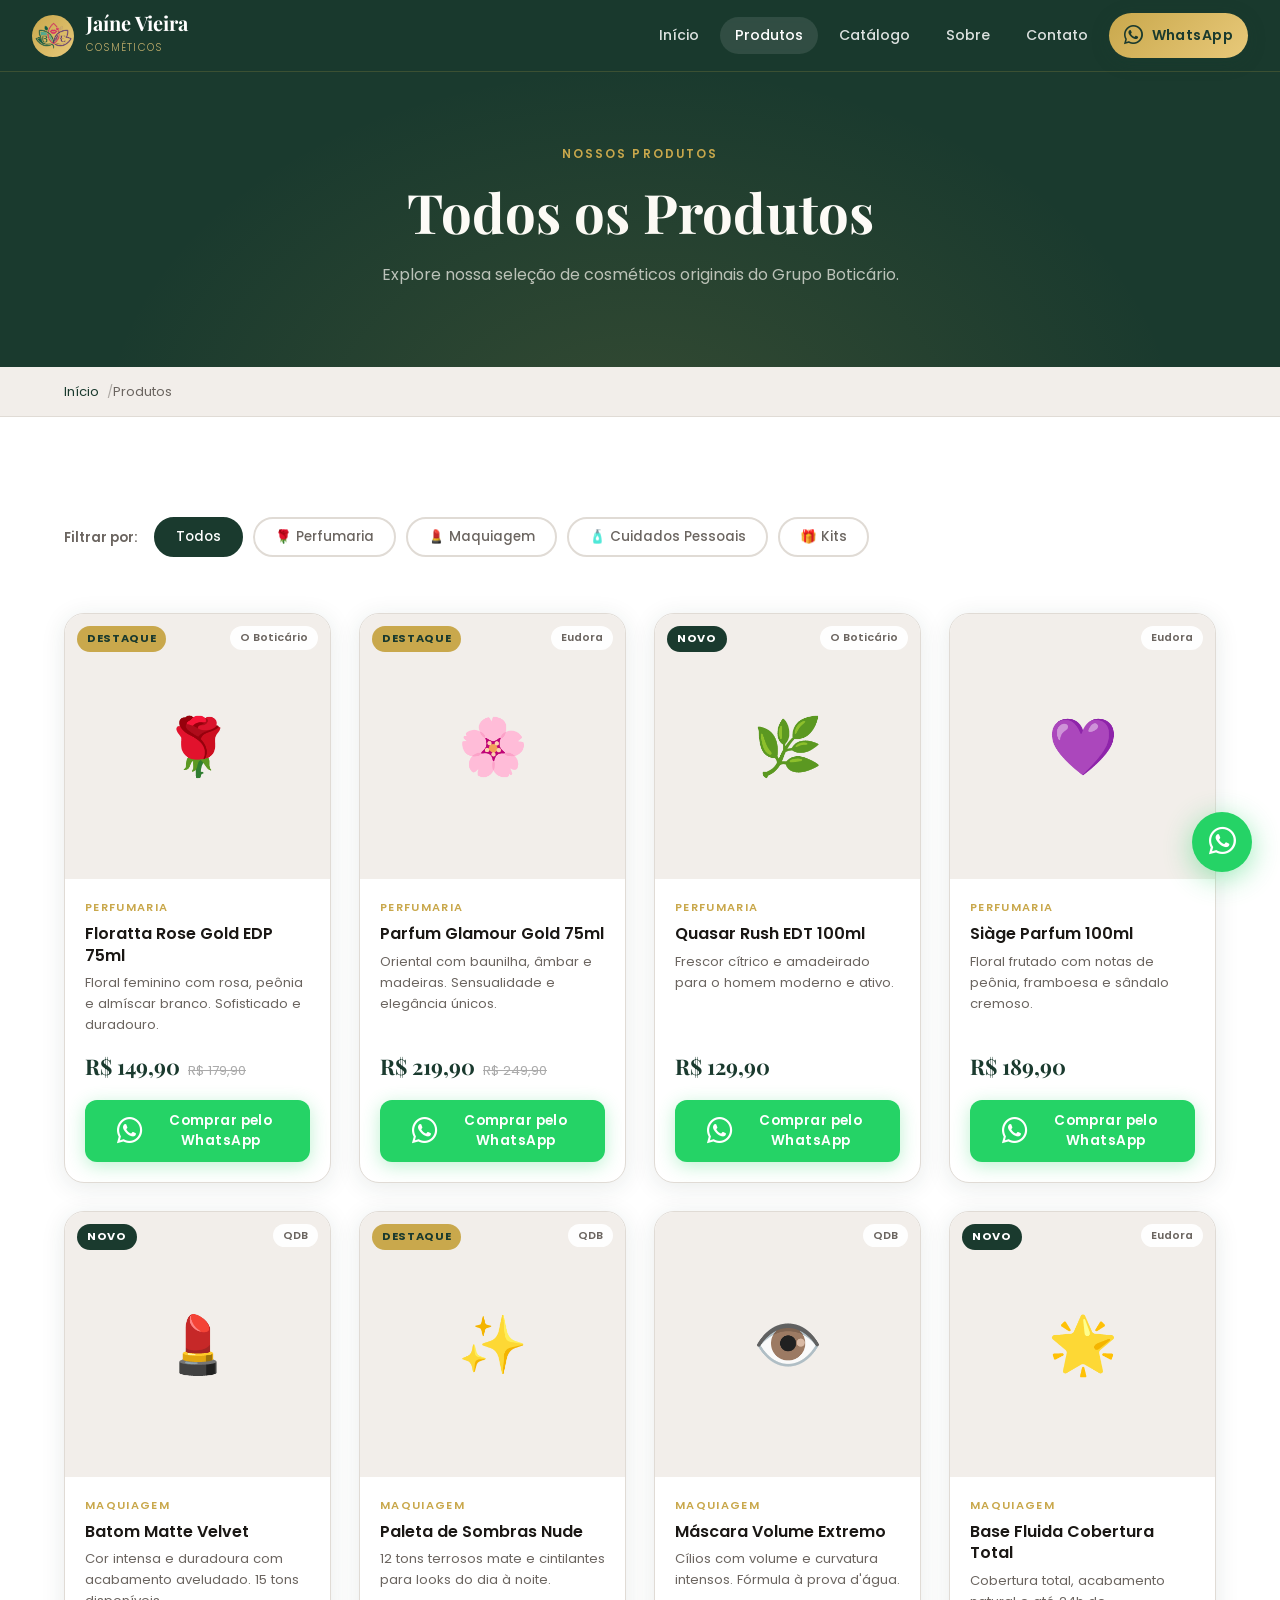
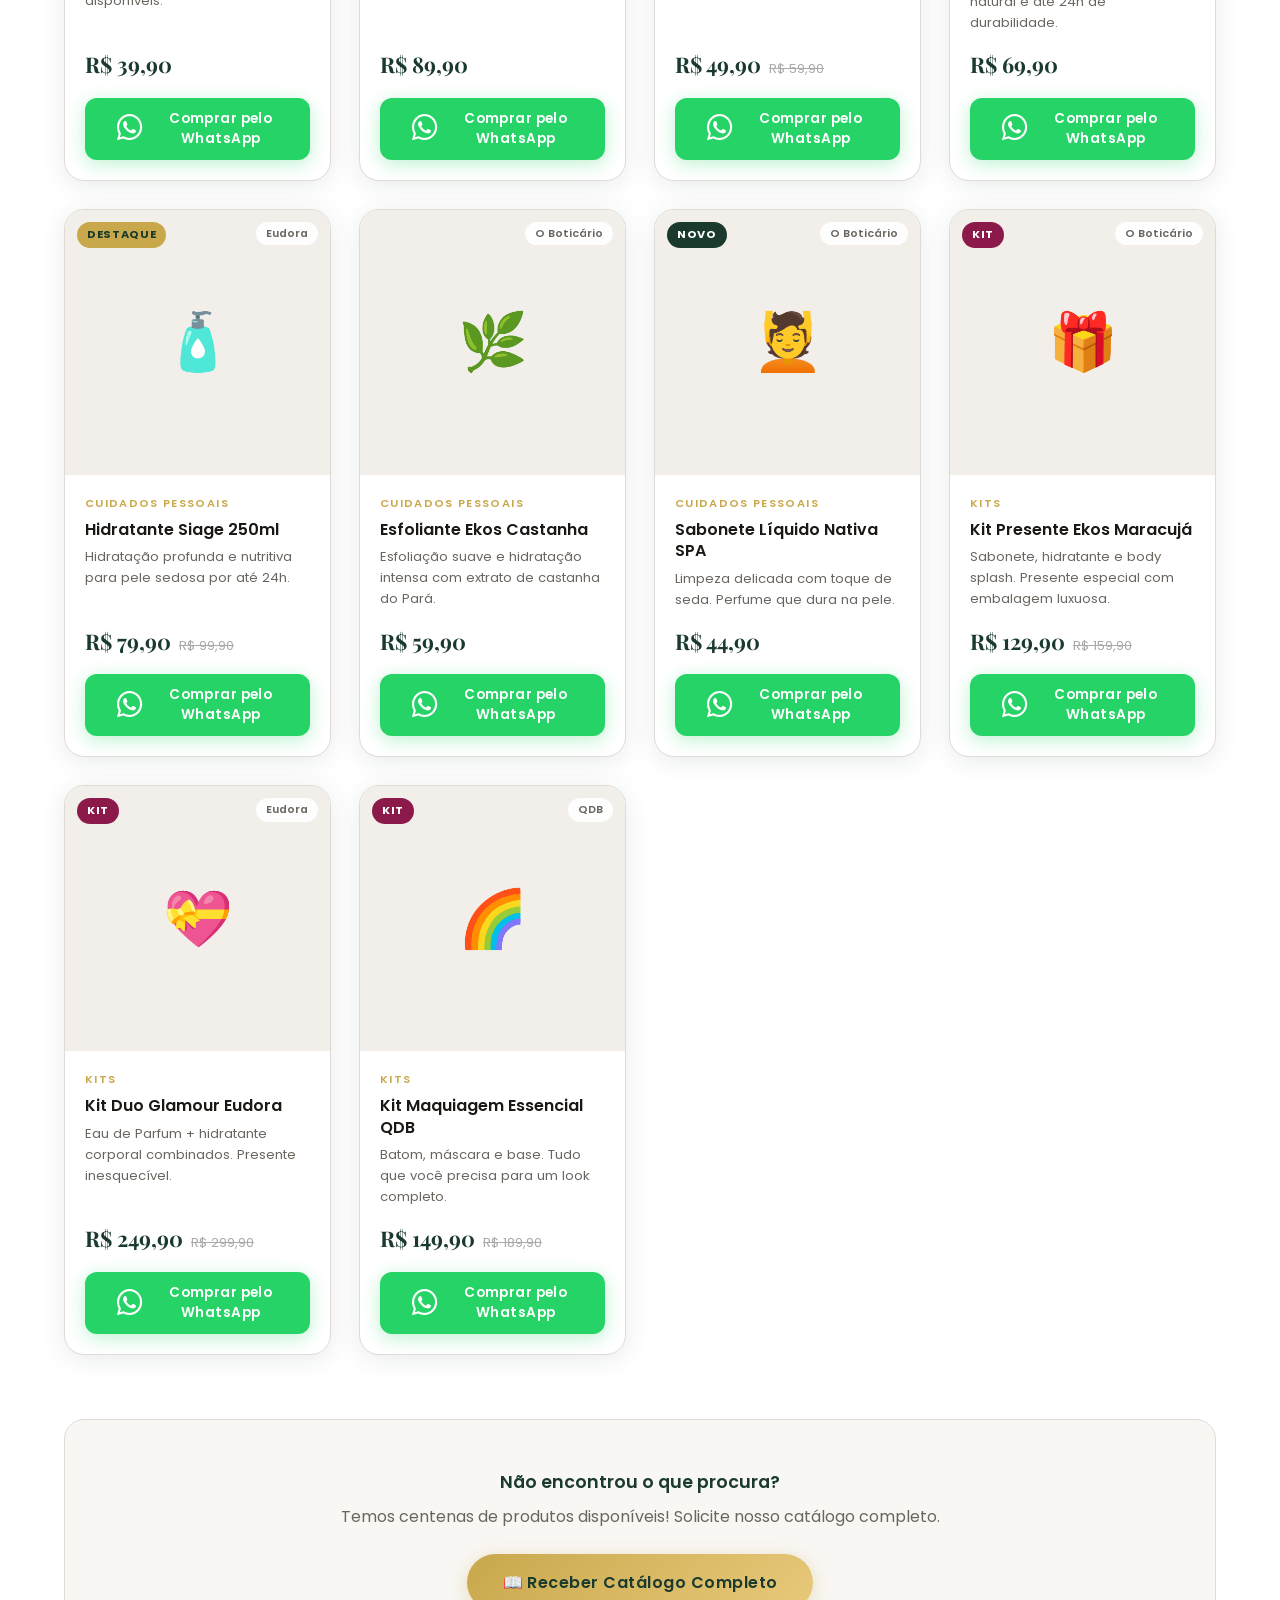
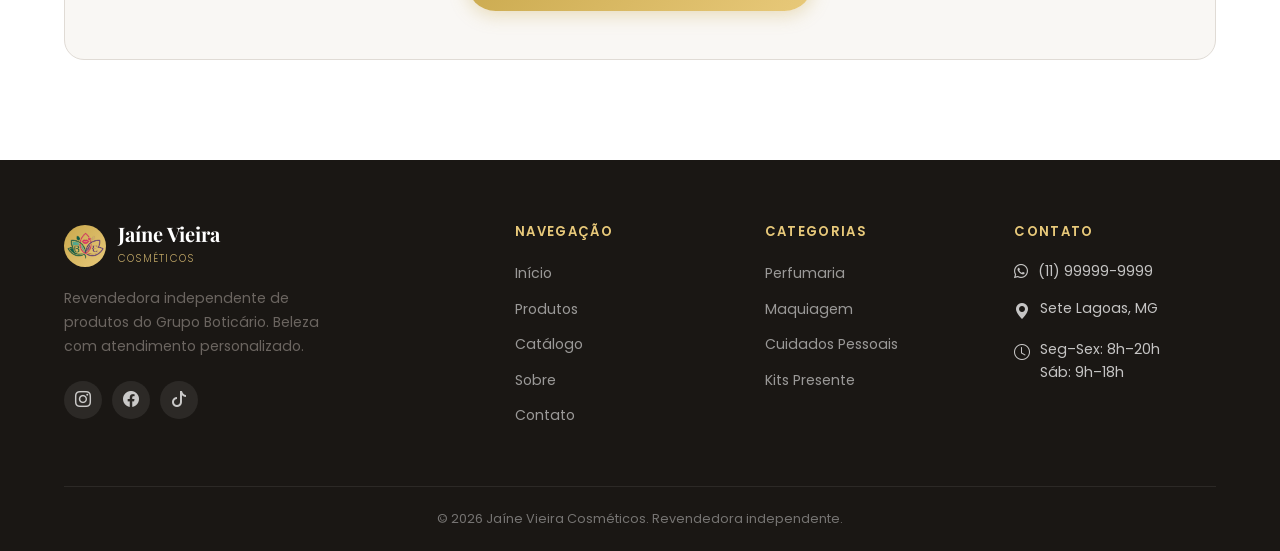
==== produtos.html @ 197fd358 "Add files via upload" ====
<!DOCTYPE html>
<html lang="pt-BR">
<head>
  <meta charset="UTF-8">
  <meta name="viewport" content="width=device-width, initial-scale=1.0">
  <meta name="description" content="Catálogo de produtos Jaíne Vieira Cosméticos — Perfumaria, maquiagem, cuidados pessoais e kits das marcas O Boticário, Eudora e Quem Disse Berenice.">
  <title>Produtos | Jaíne Vieira Cosméticos</title>
  <link rel="stylesheet" href="css/style.css">
  <link rel="stylesheet" href="css/responsive.css">
  <link rel="icon" type="image/png" href="{css,js,img\{produtos,banners,logo}}\icone-logo.png">
  <link rel="stylesheet" href="https://cdn.jsdelivr.net/npm/bootstrap-icons@1.13.1/font/bootstrap-icons.min.css">

</head>
<body>

<!-- ══════════════════ HEADER ══════════════════ -->
<header class="header" role="banner">
  <div class="header-inner">
    <a href="index.html" class="logo">
      <div class="logo-icon"><img src="{css,js,img\{produtos,banners,logo}}\icone-logo.png" alt="Jaíne Vieira Cosméticos"></div>
      <div class="logo-text"><span>Jaíne Vieira</span><small>Cosméticos</small></div>
    </a>
    <nav class="nav" role="navigation" aria-label="Menu principal">
      <a href="index.html">Início</a>
      <a href="produtos.html" class="active">Produtos</a>
      <a href="catalogo.html">Catálogo</a>
      <a href="sobre.html">Sobre</a>
      <a href="contato.html">Contato</a>
      <a href="contato.html" class="btn btn-primary header-cta"><i class="bi bi-whatsapp"></i> WhatsApp</a>
    </nav>
    <button class="menu-toggle" aria-label="Abrir menu" aria-expanded="false">
      <span></span><span></span><span></span>
    </button>
  </div>
</header>

<!-- ══════════════════ PAGE HERO ══════════════════ -->
<section class="page-hero">
  <div class="container">
    <span class="eyebrow">Nossos Produtos</span>
    <h1>Todos os Produtos</h1>
    <p>Explore nossa seleção de cosméticos originais do Grupo Boticário.</p>
  </div>
</section>

<!-- Breadcrumb -->
<nav class="breadcrumb" aria-label="Breadcrumb">
  <div class="container">
    <ul>
      <li><a href="index.html">Início</a></li>
      <li aria-current="page">Produtos</li>
    </ul>
  </div>
</nav>

<!-- ══════════════════ FILTROS + GRID ══════════════════ -->
<main>
<section style="padding: 60px 0 100px;">
  <div class="container">

    <!-- Filtros -->
    <div class="filtros-section">
      <div class="filtros">
        <span class="filtros-label">Filtrar por:</span>
        <button class="filtro-btn active" data-filtro="todos">Todos</button>
        <button class="filtro-btn" data-filtro="perfumaria">🌹 Perfumaria</button>
        <button class="filtro-btn" data-filtro="maquiagem">💄 Maquiagem</button>
        <button class="filtro-btn" data-filtro="cuidados">🧴 Cuidados Pessoais</button>
        <button class="filtro-btn" data-filtro="kits">🎁 Kits</button>
      </div>
    </div>

    <!-- Grid de produtos -->
    <div class="produtos-grid" style="margin-top:36px;">

      <!-- PERFUMARIA -->
      <article class="produto-card reveal" data-categoria="perfumaria">
        <div class="produto-img">
          <div class="produto-img-placeholder">🌹</div>
          <span class="produto-badge badge-destaque">Destaque</span>
          <span class="produto-marca">O Boticário</span>
        </div>
        <div class="produto-info">
          <div class="produto-categoria">Perfumaria</div>
          <h3>Floratta Rose Gold EDP 75ml</h3>
          <p>Floral feminino com rosa, peônia e almíscar branco. Sofisticado e duradouro.</p>
          <div class="produto-preco">
            <span class="preco-atual">R$ 149,90</span>
            <span class="preco-de">R$ 179,90</span>
          </div>
          <button class="btn btn-whatsapp" data-produto="Floratta Rose Gold EDP 75ml - O Boticário"><i class="bi bi-whatsapp"></i> Comprar pelo WhatsApp</button>
        </div>
      </article>

      <article class="produto-card reveal" data-categoria="perfumaria">
        <div class="produto-img">
          <div class="produto-img-placeholder">🌸</div>
          <span class="produto-badge badge-destaque">Destaque</span>
          <span class="produto-marca">Eudora</span>
        </div>
        <div class="produto-info">
          <div class="produto-categoria">Perfumaria</div>
          <h3>Parfum Glamour Gold 75ml</h3>
          <p>Oriental com baunilha, âmbar e madeiras. Sensualidade e elegância únicos.</p>
          <div class="produto-preco">
            <span class="preco-atual">R$ 219,90</span>
            <span class="preco-de">R$ 249,90</span>
          </div>
          <button class="btn btn-whatsapp" data-produto="Parfum Glamour Gold 75ml - Eudora"><i class="bi bi-whatsapp"></i> Comprar pelo WhatsApp</button>
        </div>
      </article>

      <article class="produto-card reveal" data-categoria="perfumaria">
        <div class="produto-img">
          <div class="produto-img-placeholder">🌿</div>
          <span class="produto-badge badge-novo">Novo</span>
          <span class="produto-marca">O Boticário</span>
        </div>
        <div class="produto-info">
          <div class="produto-categoria">Perfumaria</div>
          <h3>Quasar Rush EDT 100ml</h3>
          <p>Frescor cítrico e amadeirado para o homem moderno e ativo.</p>
          <div class="produto-preco">
            <span class="preco-atual">R$ 129,90</span>
          </div>
          <button class="btn btn-whatsapp" data-produto="Quasar Rush EDT 100ml - O Boticário"><i class="bi bi-whatsapp"></i> Comprar pelo WhatsApp</button>
        </div>
      </article>

      <article class="produto-card reveal" data-categoria="perfumaria">
        <div class="produto-img">
          <div class="produto-img-placeholder">💜</div>
          <span class="produto-marca">Eudora</span>
        </div>
        <div class="produto-info">
          <div class="produto-categoria">Perfumaria</div>
          <h3>Siàge Parfum 100ml</h3>
          <p>Floral frutado com notas de peônia, framboesa e sândalo cremoso.</p>
          <div class="produto-preco">
            <span class="preco-atual">R$ 189,90</span>
          </div>
          <button class="btn btn-whatsapp" data-produto="Siàge Parfum 100ml - Eudora"><i class="bi bi-whatsapp"></i> Comprar pelo WhatsApp</button>
        </div>
      </article>

      <!-- MAQUIAGEM -->
      <article class="produto-card reveal" data-categoria="maquiagem">
        <div class="produto-img">
          <div class="produto-img-placeholder">💄</div>
          <span class="produto-badge badge-novo">Novo</span>
          <span class="produto-marca">QDB</span>
        </div>
        <div class="produto-info">
          <div class="produto-categoria">Maquiagem</div>
          <h3>Batom Matte Velvet</h3>
          <p>Cor intensa e duradoura com acabamento aveludado. 15 tons disponíveis.</p>
          <div class="produto-preco">
            <span class="preco-atual">R$ 39,90</span>
          </div>
          <button class="btn btn-whatsapp" data-produto="Batom Matte Velvet - Quem Disse Berenice"><i class="bi bi-whatsapp"></i> Comprar pelo WhatsApp</button>
        </div>
      </article>

      <article class="produto-card reveal" data-categoria="maquiagem">
        <div class="produto-img">
          <div class="produto-img-placeholder">✨</div>
          <span class="produto-badge badge-destaque">Destaque</span>
          <span class="produto-marca">QDB</span>
        </div>
        <div class="produto-info">
          <div class="produto-categoria">Maquiagem</div>
          <h3>Paleta de Sombras Nude</h3>
          <p>12 tons terrosos mate e cintilantes para looks do dia à noite.</p>
          <div class="produto-preco">
            <span class="preco-atual">R$ 89,90</span>
          </div>
          <button class="btn btn-whatsapp" data-produto="Paleta de Sombras Nude - Quem Disse Berenice"><i class="bi bi-whatsapp"></i> Comprar pelo WhatsApp</button>
        </div>
      </article>

      <article class="produto-card reveal" data-categoria="maquiagem">
        <div class="produto-img">
          <div class="produto-img-placeholder">👁️</div>
          <span class="produto-marca">QDB</span>
        </div>
        <div class="produto-info">
          <div class="produto-categoria">Maquiagem</div>
          <h3>Máscara Volume Extremo</h3>
          <p>Cílios com volume e curvatura intensos. Fórmula à prova d'água.</p>
          <div class="produto-preco">
            <span class="preco-atual">R$ 49,90</span>
            <span class="preco-de">R$ 59,90</span>
          </div>
          <button class="btn btn-whatsapp" data-produto="Máscara Volume Extremo - Quem Disse Berenice"><i class="bi bi-whatsapp"></i> Comprar pelo WhatsApp</button>
        </div>
      </article>

      <article class="produto-card reveal" data-categoria="maquiagem">
        <div class="produto-img">
          <div class="produto-img-placeholder">🌟</div>
          <span class="produto-badge badge-novo">Novo</span>
          <span class="produto-marca">Eudora</span>
        </div>
        <div class="produto-info">
          <div class="produto-categoria">Maquiagem</div>
          <h3>Base Fluida Cobertura Total</h3>
          <p>Cobertura total, acabamento natural e até 24h de durabilidade.</p>
          <div class="produto-preco">
            <span class="preco-atual">R$ 69,90</span>
          </div>
          <button class="btn btn-whatsapp" data-produto="Base Fluida Cobertura Total - Eudora"><i class="bi bi-whatsapp"></i> Comprar pelo WhatsApp</button>
        </div>
      </article>

      <!-- CUIDADOS PESSOAIS -->
      <article class="produto-card reveal" data-categoria="cuidados">
        <div class="produto-img">
          <div class="produto-img-placeholder">🧴</div>
          <span class="produto-badge badge-destaque">Destaque</span>
          <span class="produto-marca">Eudora</span>
        </div>
        <div class="produto-info">
          <div class="produto-categoria">Cuidados Pessoais</div>
          <h3>Hidratante Siage 250ml</h3>
          <p>Hidratação profunda e nutritiva para pele sedosa por até 24h.</p>
          <div class="produto-preco">
            <span class="preco-atual">R$ 79,90</span>
            <span class="preco-de">R$ 99,90</span>
          </div>
          <button class="btn btn-whatsapp" data-produto="Hidratante Siage 250ml - Eudora"><i class="bi bi-whatsapp"></i> Comprar pelo WhatsApp</button>
        </div>
      </article>

      <article class="produto-card reveal" data-categoria="cuidados">
        <div class="produto-img">
          <div class="produto-img-placeholder">🌿</div>
          <span class="produto-marca">O Boticário</span>
        </div>
        <div class="produto-info">
          <div class="produto-categoria">Cuidados Pessoais</div>
          <h3>Esfoliante Ekos Castanha</h3>
          <p>Esfoliação suave e hidratação intensa com extrato de castanha do Pará.</p>
          <div class="produto-preco">
            <span class="preco-atual">R$ 59,90</span>
          </div>
          <button class="btn btn-whatsapp" data-produto="Esfoliante Ekos Castanha - O Boticário"><i class="bi bi-whatsapp"></i> Comprar pelo WhatsApp</button>
        </div>
      </article>

      <article class="produto-card reveal" data-categoria="cuidados">
        <div class="produto-img">
          <div class="produto-img-placeholder">💆</div>
          <span class="produto-badge badge-novo">Novo</span>
          <span class="produto-marca">O Boticário</span>
        </div>
        <div class="produto-info">
          <div class="produto-categoria">Cuidados Pessoais</div>
          <h3>Sabonete Líquido Nativa SPA</h3>
          <p>Limpeza delicada com toque de seda. Perfume que dura na pele.</p>
          <div class="produto-preco">
            <span class="preco-atual">R$ 44,90</span>
          </div>
          <button class="btn btn-whatsapp" data-produto="Sabonete Líquido Nativa SPA - O Boticário"><i class="bi bi-whatsapp"></i> Comprar pelo WhatsApp</button>
        </div>
      </article>

      <!-- KITS -->
      <article class="produto-card reveal" data-categoria="kits">
        <div class="produto-img">
          <div class="produto-img-placeholder">🎁</div>
          <span class="produto-badge badge-kit">Kit</span>
          <span class="produto-marca">O Boticário</span>
        </div>
        <div class="produto-info">
          <div class="produto-categoria">Kits</div>
          <h3>Kit Presente Ekos Maracujá</h3>
          <p>Sabonete, hidratante e body splash. Presente especial com embalagem luxuosa.</p>
          <div class="produto-preco">
            <span class="preco-atual">R$ 129,90</span>
            <span class="preco-de">R$ 159,90</span>
          </div>
          <button class="btn btn-whatsapp" data-produto="Kit Presente Ekos Maracujá - O Boticário"><i class="bi bi-whatsapp"></i> Comprar pelo WhatsApp</button>
        </div>
      </article>

      <article class="produto-card reveal" data-categoria="kits">
        <div class="produto-img">
          <div class="produto-img-placeholder">💝</div>
          <span class="produto-badge badge-kit">Kit</span>
          <span class="produto-marca">Eudora</span>
        </div>
        <div class="produto-info">
          <div class="produto-categoria">Kits</div>
          <h3>Kit Duo Glamour Eudora</h3>
          <p>Eau de Parfum + hidratante corporal combinados. Presente inesquecível.</p>
          <div class="produto-preco">
            <span class="preco-atual">R$ 249,90</span>
            <span class="preco-de">R$ 299,90</span>
          </div>
          <button class="btn btn-whatsapp" data-produto="Kit Duo Glamour - Eudora"><i class="bi bi-whatsapp"></i> Comprar pelo WhatsApp</button>
        </div>
      </article>

      <article class="produto-card reveal" data-categoria="kits">
        <div class="produto-img">
          <div class="produto-img-placeholder">🌈</div>
          <span class="produto-badge badge-kit">Kit</span>
          <span class="produto-marca">QDB</span>
        </div>
        <div class="produto-info">
          <div class="produto-categoria">Kits</div>
          <h3>Kit Maquiagem Essencial QDB</h3>
          <p>Batom, máscara e base. Tudo que você precisa para um look completo.</p>
          <div class="produto-preco">
            <span class="preco-atual">R$ 149,90</span>
            <span class="preco-de">R$ 189,90</span>
          </div>
          <button class="btn btn-whatsapp" data-produto="Kit Maquiagem Essencial - Quem Disse Berenice"><i class="bi bi-whatsapp"></i> Comprar pelo WhatsApp</button>
        </div>
      </article>

    </div><!-- /produtos-grid -->

    <!-- CTA catálogo -->
    <div style="text-align:center; margin-top:64px; padding:48px; background:var(--off-white); border-radius:var(--radius-lg); border:1px solid var(--cinza);">
      <p style="font-size:1.1rem; color:var(--verde); font-weight:600; margin-bottom:8px;">Não encontrou o que procura?</p>
      <p style="margin-bottom:24px;">Temos centenas de produtos disponíveis! Solicite nosso catálogo completo.</p>
      <button class="btn btn-gold btn-lg" data-catalogo>
        📖 Receber Catálogo Completo
      </button>
    </div>

  </div>
</section>
</main>

<!-- ══════════════════ FOOTER ══════════════════ -->
<footer class="footer" role="contentinfo">
  <div class="container">
    <div class="footer-grid">
      <div class="footer-brand">
        <div class="logo">
          <div class="logo-icon"><img src="{css,js,img\{produtos,banners,logo}}\icone-logo.png" alt="Jaíne Vieira Cosméticos"></div>
          <div class="logo-text"><span>Jaíne Vieira</span><small>Cosméticos</small></div>
        </div>
        <p>Revendedora independente de produtos do Grupo Boticário. Beleza com atendimento personalizado.</p>
        <div class="footer-socials">
          <a href="#" aria-label="Instagram"><i class="bi bi-instagram"></i></a>
          <a href="#" aria-label="Facebook"><i class="bi bi-facebook"></i></a>
          <a href="#" aria-label="TikTok"><i class="bi bi-tiktok"></i></a>
        </div>
      </div>
      <div class="footer-col">
        <h4>Navegação</h4>
        <ul>
          <li><a href="index.html">Início</a></li>
          <li><a href="produtos.html">Produtos</a></li>
          <li><a href="catalogo.html">Catálogo</a></li>
          <li><a href="sobre.html">Sobre</a></li>
          <li><a href="contato.html">Contato</a></li>
        </ul>
      </div>
      <div class="footer-col">
        <h4>Categorias</h4>
        <ul>
          <li><a href="produtos.html">Perfumaria</a></li>
          <li><a href="produtos.html">Maquiagem</a></li>
          <li><a href="produtos.html">Cuidados Pessoais</a></li>
          <li><a href="produtos.html">Kits Presente</a></li>
        </ul>
      </div>
      <div class="footer-col">
        <h4>Contato</h4>
        <div class="footer-contact-item"><span class="ico-whats"><i class="bi bi-whatsapp"></i></span><span>(11) 99999-9999</span></div>
        <div class="footer-contact-item"><span class="ico"><i class="bi bi-geo-alt-fill"></i></span><span>Sete Lagoas, MG</span></div>
        <div class="footer-contact-item"><span class="ico"><i class="bi bi-clock"></i></span><span>Seg–Sex: 8h–20h<br>Sáb: 9h–18h</span></div>
      </div>
    </div>
    <div class="footer-bottom">
      <span>© 2026 Jaíne Vieira Cosméticos. Revendedora independente.</span>
    </div>
  </div>
</footer>

<div class="whatsapp-float" aria-label="Falar no WhatsApp">
  <span class="whatsapp-float-label">Falar no WhatsApp</span>
  <button class="whatsapp-float-btn" aria-label="Abrir WhatsApp"><i class="bi bi-whatsapp"></i></button>
</div>

<script src="js/script.js"></script>
</body>
</html>
---- css/style.css ----
/* ============================================================
   BELLE COSMÉTICOS — Stylesheet Principal
   Paleta: Verde escuro, branco, dourado, cinza claro
   ============================================================ */

@import url('https://fonts.googleapis.com/css2?family=Playfair+Display:wght@400;600;700&family=Poppins:wght@300;400;500;600&display=swap');

/* ── Variables ─────────────────────────────────────────── */
:root {
  --verde:       #1a3a2e;
  --verde-medio: #2c5f4a;
  --verde-claro: #3d7a60;
  --dourado:     #c9a84c;
  --dourado-claro: #e8c97a;
  --branco:      #ffffff;
  --off-white:   #f9f7f4;
  --cinza-claro: #f2eeea;
  --cinza:       #e0dbd5;
  --cinza-texto: #6b6560;
  --preto:       #1a1714;
  --sombra:      0 4px 24px rgba(26,58,46,.10);
  --sombra-hover:0 8px 40px rgba(26,58,46,.18);
  --radius:      12px;
  --radius-lg:   20px;
  --transition:  .3s cubic-bezier(.4,0,.2,1);
}

/* ── Reset & Base ──────────────────────────────────────── */
*, *::before, *::after { box-sizing: border-box; margin: 0; padding: 0; }

html { scroll-behavior: smooth; font-size: 16px; }

body {
  font-family: 'Poppins', sans-serif;
  background: var(--branco);
  color: var(--preto);
  line-height: 1.6;
  overflow-x: hidden;
}

img { max-width: 100%; display: block; }
a  { text-decoration: none; color: inherit; }
ul { list-style: none; }
button { cursor: pointer; border: none; background: none; font-family: inherit; }

/* ── Typography ────────────────────────────────────────── */
h1, h2, h3, h4 { font-family: 'Playfair Display', serif; line-height: 1.25; }
h1 { font-size: clamp(2rem, 5vw, 3.4rem); }
h2 { font-size: clamp(1.6rem, 3.5vw, 2.4rem); }
h3 { font-size: clamp(1.1rem, 2vw, 1.4rem); }
p  { color: var(--cinza-texto); }

/* ── Utility ───────────────────────────────────────────── */
.container { max-width: 1200px; margin: 0 auto; padding: 0 24px; }

.section-header {
  text-align: center;
  margin-bottom: 56px;
}
.section-header .eyebrow {
  display: inline-block;
  font-size: .75rem;
  font-weight: 600;
  letter-spacing: .18em;
  text-transform: uppercase;
  color: var(--dourado);
  margin-bottom: 10px;
}
.section-header h2 { color: var(--verde); margin-bottom: 14px; }
.section-header p  { max-width: 520px; margin: 0 auto; font-size: .95rem; }

.divider {
  width: 48px; height: 3px;
  background: linear-gradient(90deg, var(--dourado), var(--verde-claro));
  border-radius: 99px;
  margin: 0 auto 20px;
}

/* ── Buttons ───────────────────────────────────────────── */
.btn {
  display: inline-flex;
  align-items: center;
  gap: 8px;
  padding: 13px 28px;
  border-radius: 50px;
  font-size: .9rem;
  font-weight: 600;
  transition: var(--transition);
  letter-spacing: .03em;
}

.btn-primary {
  background: var(--verde);
  color: var(--branco);
  box-shadow: 0 4px 18px rgba(26,58,46,.3);
}
.btn-primary i { font-size: 1.2rem; }
.btn-primary:hover {
  background: var(--verde-medio);
  transform: translateY(-2px);
  box-shadow: 0 8px 28px rgba(26,58,46,.4);
}

.btn-outline {
  background: transparent;
  color: var(--branco);
  border: 2px solid rgba(255,255,255,.7);
  backdrop-filter: blur(4px);
}
.btn-outline:hover {
  background: rgba(255,255,255,.15);
  border-color: var(--branco);
  transform: translateY(-2px);
}

.btn-gold {
  background: linear-gradient(135deg, var(--dourado), var(--dourado-claro));
  color: var(--verde);
  box-shadow: 0 4px 18px rgba(201,168,76,.35);
}
.btn-gold:hover {
  transform: translateY(-2px);
  box-shadow: 0 8px 28px rgba(201,168,76,.45);
}

.btn-whatsapp {
  background: #25d366;
  color: var(--branco);
  box-shadow: 0 4px 18px rgba(37,211,102,.3);
}
.btn-whatsapp i { 
  font-size: 1.6rem; 
  margin-left: 12px; }

.btn-whatsapp:hover {
  background: #1ebe5a;
  transform: translateY(-2px);
  box-shadow: 0 8px 28px rgba(37,211,102,.4);
}

.btn-lg { padding: 16px 36px; font-size: 1rem; }

/* ── HEADER ────────────────────────────────────────────── */
.header {
  position: fixed;
  top: 0; left: 0; right: 0;
  z-index: 1000;
  transition: var(--transition);
}

.header-inner {
  display: flex;
  align-items: center;
  justify-content: space-between;
  height: 72px;
  padding: 0 32px;
  background: rgba(26,58,46,.96);
  backdrop-filter: blur(12px);
  border-bottom: 1px solid rgba(201,168,76,.2);
}

.logo {
  display: flex;
  align-items: center;
  gap: 12px;
}
.logo-icon {
  width: 42px; height: 42px;
  background: linear-gradient(135deg, var(--dourado), var(--dourado-claro));
  border-radius: 50%;
  display: flex;
  align-items: center;
  justify-content: center;
  font-size: 1.3rem;
}
.logo-text { color: var(--branco); }
.logo-text span:first-child {
  display: block;
  font-family: 'Playfair Display', serif;
  font-size: 1.25rem;
  font-weight: 700;
  line-height: 1;
}
.logo-text small {
  font-size: .65rem;
  font-weight: 300;
  letter-spacing: .12em;
  text-transform: uppercase;
  color: var(--dourado-claro);
  opacity: .8;
}

.nav { display: flex; align-items: center; gap: 6px; }
.nav a {
  color: rgba(255,255,255,.85);
  font-size: .88rem;
  font-weight: 500;
  padding: 7px 15px;
  border-radius: 50px;
  transition: var(--transition);
}
.nav a:hover,
.nav a.active {
  color: var(--branco);
  background: rgba(255,255,255,.1);
}

.header-cta {
  background: linear-gradient(135deg, var(--dourado), var(--dourado-claro));
  color: var(--verde) !important;
  font-weight: 600 !important;
}
.header-cta:hover { background: var(--dourado-claro) !important; }

/* Mobile menu */
.menu-toggle {
  display: none;
  flex-direction: column;
  gap: 5px;
  padding: 6px;
  cursor: pointer;
}
.menu-toggle span {
  display: block;
  width: 24px; height: 2px;
  background: var(--branco);
  border-radius: 2px;
  transition: var(--transition);
}

/* ── HERO ──────────────────────────────────────────────── */
.hero {
  min-height: 100vh;
  display: grid;
  grid-template-columns: 1fr 1fr;
  overflow: hidden;
  padding-top: 72px;
}

.hero-content {
  background: var(--verde);
  display: flex;
  flex-direction: column;
  justify-content: center;
  padding: 80px 64px;
  position: relative;
  overflow: hidden;
}
.hero-content::before {
  content: '';
  position: absolute;
  inset: 0;
  background: radial-gradient(ellipse at 20% 50%, rgba(201,168,76,.12) 0%, transparent 60%);
  pointer-events: none;
}

.hero-eyebrow {
  display: inline-flex;
  align-items: center;
  gap: 10px;
  font-size: .75rem;
  font-weight: 600;
  letter-spacing: .18em;
  text-transform: uppercase;
  color: var(--dourado);
  margin-bottom: 22px;
}
.hero-eyebrow::before {
  content: '';
  width: 32px; height: 1px;
  background: var(--dourado);
}

.hero-content h1 { color: var(--branco); margin-bottom: 20px; }
.hero-content h1 em {
  font-style: normal;
  color: var(--dourado-claro);
  display: block;
}

.hero-content p {
  color: rgba(255,255,255,.75);
  font-size: 1.05rem;
  max-width: 420px;
  margin-bottom: 40px;
  line-height: 1.7;
}

.hero-btns { display: flex; gap: 14px; flex-wrap: wrap; }

.hero-trust {
  display: flex;
  align-items: center;
  gap: 22px;
  margin-top: 52px;
  padding-top: 32px;
  border-top: 1px solid rgba(255,255,255,.1);
}
.hero-trust-item { text-align: center; }
.hero-trust-item strong {
  display: block;
  font-size: 1.5rem;
  font-family: 'Playfair Display', serif;
  color: var(--dourado-claro);
  line-height: 1;
}
.hero-trust-item span {
  font-size: .72rem;
  color: rgba(255,255,255,.55);
  text-transform: uppercase;
  letter-spacing: .08em;
}
.hero-trust-sep { width: 1px; height: 36px; background: rgba(255,255,255,.15); }

.hero-visual {
  position: relative;
  overflow: hidden;
  background: var(--cinza-claro);
}
.hero-visual-bg {
  position: absolute;
  inset: 0;
  background:
    linear-gradient(135deg, var(--cinza-claro) 0%, #e8e2dc 100%);
  display: flex;
  align-items: center;
  justify-content: center;
}
.hero-pattern {
  position: absolute;
  inset: 0;
  opacity: .06;
  background-image: repeating-linear-gradient(
    45deg,
    var(--verde) 0px,
    var(--verde) 1px,
    transparent 0px,
    transparent 50%
  );
  background-size: 24px 24px;
}

.hero-products-showcase {
  position: relative;
  z-index: 1;
  display: flex;
  align-items: center;
  justify-content: center;
  height: 100%;
  padding: 40px;
}
.showcase-grid {
  display: grid;
  grid-template-columns: 1fr 1fr;
  grid-template-rows: 1fr 1fr;
  gap: 16px;
  max-width: 380px;
  width: 100%;
}
.showcase-card {
  background: var(--branco);
  border-radius: var(--radius);
  padding: 20px;
  box-shadow: var(--sombra);
  display: flex;
  flex-direction: column;
  align-items: center;
  justify-content: center;
  gap: 10px;
  transition: var(--transition);
  animation: float 4s ease-in-out infinite;
}
.showcase-card:nth-child(2) { animation-delay: .8s; }
.showcase-card:nth-child(3) { animation-delay: 1.6s; }
.showcase-card:nth-child(4) { animation-delay: 2.4s; }
.showcase-card:hover { transform: translateY(-4px); box-shadow: var(--sombra-hover); }
.showcase-card .icon { font-size: 2.2rem; }
.showcase-card span {
  font-size: .75rem;
  font-weight: 600;
  color: var(--verde);
  text-align: center;
}
.showcase-card small {
  font-size: .7rem;
  color: var(--cinza-texto);
}
.showcase-card.featured {
  grid-column: span 2;
  background: var(--verde);
  flex-direction: row;
  padding: 22px 26px;
  gap: 16px;
}
.showcase-card.featured span { color: var(--dourado-claro); font-size: .85rem; }
.showcase-card.featured small { color: rgba(255,255,255,.6); }

@keyframes float {
  0%, 100% { transform: translateY(0); }
  50%       { transform: translateY(-6px); }
}

/* ── MARCAS ────────────────────────────────────────────── */
.marcas { padding: 100px 0; background: var(--off-white); }

.marcas-grid {
  display: grid;
  grid-template-columns: repeat(3, 1fr);
  gap: 28px;
}

.marca-card {
  background: var(--branco);
  border-radius: var(--radius-lg);
  padding: 44px 32px;
  text-align: center;
  box-shadow: var(--sombra);
  transition: var(--transition);
  position: relative;
  overflow: hidden;
  border: 1px solid var(--cinza);
}
.marca-card::before {
  content: '';
  position: absolute;
  top: 0; left: 0; right: 0;
  height: 4px;
  border-radius: var(--radius-lg) var(--radius-lg) 0 0;
}
.marca-card.boticario::before  { background: linear-gradient(90deg, #1a3a2e, #3d7a60); }
.marca-card.eudora::before     { background: linear-gradient(90deg, #8b1a4a, #d4618a); }
.marca-card.berenice::before   { background: linear-gradient(90deg, #ff6b9d, #ffb347); }

.marca-card:hover {
  transform: translateY(-6px);
  box-shadow: var(--sombra-hover);
}

.marca-icon {
  width: 80px; height: 80px;
  border-radius: 50%;
  margin: 0 auto 24px;
  display: flex;
  align-items: center;
  justify-content: center;
  font-size: 2rem;
}
.boticario  .marca-icon { background: linear-gradient(135deg, #e8f4ee, #c6e8d8); }
.eudora     .marca-icon { background: linear-gradient(135deg, #fce4ee, #f0a8c8); }
.berenice   .marca-icon { background: linear-gradient(135deg, #fff0f7, #ffcce8); }

.marca-card h3 { color: var(--verde); margin-bottom: 12px; }
.marca-card p  { font-size: .88rem; line-height: 1.65; }
.marca-tag {
  display: inline-block;
  margin-top: 18px;
  padding: 4px 14px;
  border-radius: 50px;
  font-size: .72rem;
  font-weight: 600;
  letter-spacing: .08em;
  text-transform: uppercase;
}
.boticario .marca-tag  { background: #e8f4ee; color: var(--verde); }
.eudora    .marca-tag  { background: #fce4ee; color: #8b1a4a; }
.berenice  .marca-tag  { background: #fff0f7; color: #c0356a; }

.marcas-disclaimer {
  text-align: center;
  margin-top: 44px;
  padding: 20px 28px;
  background: var(--cinza-claro);
  border-radius: var(--radius);
  border-left: 4px solid var(--dourado);
  max-width: 700px;
  margin-left: auto;
  margin-right: auto;
}
.marcas-disclaimer p {
  font-size: .85rem;
  color: var(--cinza-texto);
}
.marcas-disclaimer strong { color: var(--verde); }

/* ── DESTAQUES ─────────────────────────────────────────── */
.destaques { padding: 100px 0; background: var(--branco); }

.produtos-grid {
  display: grid;
  grid-template-columns: repeat(auto-fill, minmax(260px, 1fr));
  gap: 28px;
}

.produto-card {
  background: var(--branco);
  border-radius: var(--radius-lg);
  overflow: hidden;
  box-shadow: var(--sombra);
  transition: var(--transition);
  border: 1px solid var(--cinza);
  display: flex;
  flex-direction: column;
}
.produto-card:hover {
  transform: translateY(-6px);
  box-shadow: var(--sombra-hover);
}

.produto-img {
  position: relative;
  aspect-ratio: 1;
  background: var(--cinza-claro);
  display: flex;
  align-items: center;
  justify-content: center;
  overflow: hidden;
}
.produto-img-placeholder {
  font-size: 3.5rem;
  transition: var(--transition);
}
.produto-card:hover .produto-img-placeholder { transform: scale(1.1); }

.produto-badge {
  position: absolute;
  top: 12px; left: 12px;
  padding: 4px 10px;
  border-radius: 50px;
  font-size: .7rem;
  font-weight: 700;
  letter-spacing: .06em;
  text-transform: uppercase;
}
.badge-novo    { background: var(--verde); color: var(--branco); }
.badge-destaque{ background: var(--dourado); color: var(--verde); }
.badge-kit     { background: #8b1a4a; color: var(--branco); }

.produto-marca {
  position: absolute;
  top: 12px; right: 12px;
  background: rgba(255,255,255,.92);
  padding: 3px 10px;
  border-radius: 50px;
  font-size: .68rem;
  font-weight: 600;
  color: var(--cinza-texto);
  backdrop-filter: blur(4px);
}

.produto-info {
  padding: 20px;
  flex: 1;
  display: flex;
  flex-direction: column;
}
.produto-categoria {
  font-size: .7rem;
  font-weight: 600;
  letter-spacing: .12em;
  text-transform: uppercase;
  color: var(--dourado);
  margin-bottom: 6px;
}
.produto-info h3 {
  font-size: 1rem;
  font-weight: 600;
  color: var(--preto);
  margin-bottom: 6px;
  font-family: 'Poppins', sans-serif;
  line-height: 1.35;
}
.produto-info p {
  font-size: .82rem;
  color: var(--cinza-texto);
  flex: 1;
  margin-bottom: 14px;
}

.produto-preco {
  display: flex;
  align-items: baseline;
  gap: 8px;
  margin-bottom: 16px;
}
.preco-atual {
  font-size: 1.35rem;
  font-weight: 700;
  color: var(--verde);
  font-family: 'Playfair Display', serif;
}
.preco-de {
  font-size: .82rem;
  color: #aaa;
  text-decoration: line-through;
}

.produto-card .btn {
  width: 100%;
  justify-content: center;
  padding: 11px 20px;
  font-size: .85rem;
  border-radius: var(--radius);
}

/* ── COMO FUNCIONA ─────────────────────────────────────── */
.como-funciona { padding: 100px 0; background: var(--verde); }
.como-funciona .section-header h2 { color: var(--branco); }
.como-funciona .section-header .eyebrow { color: var(--dourado-claro); }
.como-funciona .section-header p { color: rgba(255,255,255,.7); }

.steps-grid {
  display: grid;
  grid-template-columns: repeat(4, 1fr);
  gap: 32px;
  position: relative;
}
.steps-grid::before {
  content: '';
  position: absolute;
  top: 28px;
  left: calc(12.5% + 28px);
  right: calc(12.5% + 28px);
  height: 2px;
  background: rgba(255,255,255,.15);
}

.step {
  text-align: center;
  position: relative;
}
.step-number {
  width: 56px; height: 56px;
  border-radius: 50%;
  background: rgba(255,255,255,.1);
  border: 2px solid rgba(201,168,76,.5);
  display: flex;
  align-items: center;
  justify-content: center;
  margin: 0 auto 20px;
  font-family: 'Playfair Display', serif;
  font-size: 1.3rem;
  color: var(--dourado-claro);
  position: relative;
  z-index: 1;
}
.step h3 { color: var(--branco); font-size: 1rem; margin-bottom: 10px; }
.step p   { color: rgba(255,255,255,.65); font-size: .85rem; }

/* ── FOOTER ────────────────────────────────────────────── */
.footer {
  background: var(--preto);
  color: rgba(255,255,255,.75);
  padding: 64px 0 0;
}

.footer-grid {
  display: grid;
  grid-template-columns: 2fr 1fr 1fr 1fr;
  gap: 48px;
  padding-bottom: 48px;
}

.footer-brand .logo { margin-bottom: 18px; }
.footer-brand p { font-size: .88rem; line-height: 1.7; max-width: 260px; }
.footer-socials { display: flex; gap: 10px; margin-top: 22px; }
.footer-socials a {
  width: 38px; height: 38px;
  border-radius: 50%;
  background: rgba(255,255,255,.08);
  display: flex;
  align-items: center;
  justify-content: center;
  font-size: 1rem;
  transition: var(--transition);
}
.footer-socials a:hover { background: var(--dourado); color: var(--verde); }

.footer-col h4 {
  font-family: 'Poppins', sans-serif;
  font-size: .82rem;
  font-weight: 600;
  letter-spacing: .1em;
  text-transform: uppercase;
  color: var(--dourado-claro);
  margin-bottom: 20px;
}
.footer-col ul li { margin-bottom: 10px; }
.footer-col ul a {
  font-size: .88rem;
  opacity: .75;
  transition: var(--transition);
}
.footer-col ul a:hover { opacity: 1; color: var(--dourado-claro); }

.footer-contact-item {
  display: flex;
  align-items: flex-start;
  gap: 10px;
  margin-bottom: 14px;
  font-size: .88rem;
}
.footer-contact-item .ico { font-size: 1rem; margin-top: 2px; flex-shrink: 0;}

.footer-bottom {
  border-top: 1px solid rgba(255,255,255,.08);
  padding: 22px 0;
  display: flex;
  align-items: center;
  justify-content:center;
  font-size: .8rem;
  color: rgba(255,255,255,.4);
}

/* ── WhatsApp Float ────────────────────────────────────── */
.whatsapp-float {
  position: fixed;
  bottom: 28px; right: 28px;
  z-index: 999;
  display: flex;
  flex-direction: column;
  align-items: flex-end;
  gap: 8px;
}
.whatsapp-float-btn {
  width: 60px; height: 60px;
  border-radius: 50%;
  background: #25d366;
  color: var(--branco);
  display: flex;
  align-items: center;
  justify-content: center;
  font-size: 1.7rem;
  box-shadow: 0 6px 28px rgba(37,211,102,.45);
  transition: var(--transition);
  animation: pulse-green 2.5s infinite;
}
.whatsapp-float-btn:hover {
  transform: scale(1.1);
  background: #1ebe5a;
}
.whatsapp-float-label {
  background: var(--verde);
  color: var(--branco);
  font-size: .75rem;
  font-weight: 600;
  padding: 5px 14px;
  border-radius: 50px;
  white-space: nowrap;
  box-shadow: var(--sombra);
  opacity: 0;
  transform: translateX(8px);
  transition: var(--transition);
}
.whatsapp-float:hover .whatsapp-float-label {
  opacity: 1;
  transform: translateX(0);
}

@keyframes pulse-green {
  0%,100%{ box-shadow: 0 6px 28px rgba(37,211,102,.45); }
  50%    { box-shadow: 0 6px 40px rgba(37,211,102,.7); }
}

/* ── PAGE HERO (subpages) ──────────────────────────────── */
.page-hero {
  background: var(--verde);
  padding: 140px 0 80px;
  text-align: center;
  position: relative;
  overflow: hidden;
}
.page-hero::before {
  content: '';
  position: absolute;
  inset: 0;
  background: radial-gradient(ellipse at 50% 120%, rgba(201,168,76,.15) 0%, transparent 60%);
}
.page-hero .eyebrow {
  display: inline-block;
  font-size: .73rem;
  font-weight: 600;
  letter-spacing: .18em;
  text-transform: uppercase;
  color: var(--dourado);
  margin-bottom: 14px;
}
.page-hero h1 { color: var(--branco); margin-bottom: 16px; }
.page-hero p  { color: rgba(255,255,255,.7); max-width: 520px; margin: 0 auto; }

/* ── Breadcrumb ────────────────────────────────────────── */
.breadcrumb {
  padding: 14px 0;
  background: var(--cinza-claro);
  border-bottom: 1px solid var(--cinza);
}
.breadcrumb ul {
  display: flex;
  align-items: center;
  gap: 8px;
  font-size: .82rem;
  color: var(--cinza-texto);
}
.breadcrumb li + li::before { content: '/'; opacity: .5; }
.breadcrumb li a { color: var(--verde); transition: var(--transition); }
.breadcrumb li a:hover { color: var(--dourado); }

/* ── Filters (produtos page) ───────────────────────────── */
.filtros-section { padding: 40px 0 20px; }
.filtros {
  display: flex;
  flex-wrap: wrap;
  gap: 10px;
  align-items: center;
}
.filtros-label {
  font-size: .82rem;
  font-weight: 600;
  color: var(--cinza-texto);
  margin-right: 6px;
}
.filtro-btn {
  padding: 8px 20px;
  border-radius: 50px;
  font-size: .84rem;
  font-weight: 500;
  border: 2px solid var(--cinza);
  color: var(--cinza-texto);
  transition: var(--transition);
  background: var(--branco);
}
.filtro-btn:hover { border-color: var(--verde); color: var(--verde); }
.filtro-btn.active {
  background: var(--verde);
  border-color: var(--verde);
  color: var(--branco);
}

/* ── Catalog page ──────────────────────────────────────── */
.catalogo-section { padding: 80px 0; }
.catalogo-banner {
  background: linear-gradient(135deg, var(--verde) 0%, var(--verde-medio) 100%);
  border-radius: var(--radius-lg);
  padding: 72px 64px;
  text-align: center;
  position: relative;
  overflow: hidden;
}
.catalogo-banner::before {
  content: '';
  position: absolute;
  inset: 0;
  opacity: .06;
  background-image: repeating-linear-gradient(
    45deg,
    var(--branco) 0px, var(--branco) 1px,
    transparent 0, transparent 50%
  );
  background-size: 20px 20px;
}
.catalogo-banner h2 { color: var(--branco); margin-bottom: 18px; }
.catalogo-banner p  { color: rgba(255,255,255,.75); max-width: 480px; margin: 0 auto 36px; }
.catalogo-icon { font-size: 4rem; margin-bottom: 24px; }

.catalogo-features {
  display: grid;
  grid-template-columns: repeat(3, 1fr);
  gap: 28px;
  margin-top: 64px;
}
.catalogo-feat {
  background: var(--off-white);
  border-radius: var(--radius);
  padding: 32px 24px;
  text-align: center;
  border: 1px solid var(--cinza);
}
.catalogo-feat .icon { font-size: 2.2rem; margin-bottom: 16px; }
.catalogo-feat h3 { font-size: 1.05rem; color: var(--verde); margin-bottom: 8px; }
.catalogo-feat p  { font-size: .85rem; }

/* ── About page ────────────────────────────────────────── */
.sobre-section { padding: 80px 0; }
.sobre-grid {
  display: grid;
  grid-template-columns: 1fr 1fr;
  gap: 72px;
  align-items: center;
}
.sobre-visual {
  position: relative;
}
.sobre-img-placeholder {
  background: linear-gradient(135deg, var(--cinza-claro), var(--cinza));
  border-radius: var(--radius-lg);
  aspect-ratio: 4/5;
  display: flex;
  align-items: center;
  justify-content: center;
  font-size: 5rem;
  position: relative;
  overflow: hidden;
}
.sobre-img-placeholder::before {
  content: '';
  position: absolute;
  inset: 0;
  background: radial-gradient(circle at 70% 30%, rgba(26,58,46,.08) 0%, transparent 60%);
}
.sobre-badge {
  position: absolute;
  bottom: -20px; right: -20px;
  background: var(--verde);
  color: var(--branco);
  border-radius: var(--radius);
  padding: 20px 24px;
  text-align: center;
  box-shadow: var(--sombra-hover);
}
.sobre-badge strong {
  display: block;
  font-size: 2rem;
  font-family: 'Playfair Display', serif;
  color: var(--dourado-claro);
}
.sobre-badge span { font-size: .75rem; opacity: .8; }

.sobre-content .eyebrow {
  display: inline-block;
  font-size: .73rem;
  font-weight: 600;
  letter-spacing: .18em;
  text-transform: uppercase;
  color: var(--dourado);
  margin-bottom: 12px;
}
.sobre-content h2 { color: var(--verde); margin-bottom: 20px; }
.sobre-content p  { margin-bottom: 16px; font-size: .95rem; line-height: 1.75; }

.sobre-values {
  display: grid;
  grid-template-columns: 1fr 1fr;
  gap: 16px;
  margin-top: 32px;
}
.sobre-value {
  background: var(--off-white);
  border-radius: var(--radius);
  padding: 18px;
  border-left: 3px solid var(--verde-claro);
  display: flex;
  gap: 12px;
  align-items: flex-start;
}
.sobre-value .icon { font-size: 1.4rem; flex-shrink: 0; }
.sobre-value h4 { font-size: .9rem; color: var(--verde); margin-bottom: 4px; font-family: 'Poppins', sans-serif; font-weight: 600; }
.sobre-value p  { font-size: .8rem; margin: 0; }

/* ── Contato page ──────────────────────────────────────── */
.contato-section { padding: 80px 0; }
.contato-grid {
  display: grid;
  grid-template-columns: 1fr 1fr;
  gap: 56px;
}
.contato-info h2 { color: var(--verde); margin-bottom: 20px; }
.contato-info > p { font-size: .95rem; line-height: 1.75; margin-bottom: 36px; }

.contato-items { display: flex; flex-direction: column; gap: 20px; }
.contato-item {
  display: flex;
  align-items: flex-start;
  gap: 18px;
  padding: 20px 24px;
  background: var(--off-white);
  border-radius: var(--radius);
  border: 1px solid var(--cinza);
  transition: var(--transition);
}
.contato-item:hover { border-color: var(--verde-claro); box-shadow: var(--sombra); }
.contato-item-icon {
  width: 48px; height: 48px; flex-shrink: 0;
  border-radius: 12px;
  background: var(--verde);
  display: flex;
  align-items: center;
  justify-content: center;
  font-size: 1.3rem;
  color: var(--branco);
}
.contato-item-text h4 { font-family: 'Poppins', sans-serif; font-size: .9rem; font-weight: 600; color: var(--verde); margin-bottom: 4px; }
.contato-item-text p, .contato-item-text a { font-size: .88rem; }
.contato-item-text a { color: var(--cinza-texto); transition: var(--transition); }
.contato-item-text a:hover { color: var(--verde); }

.contato-cta-box {
  background: linear-gradient(135deg, var(--verde), var(--verde-medio));
  border-radius: var(--radius-lg);
  padding: 52px 44px;
  text-align: center;
  position: relative;
  overflow: hidden;
}
.contato-cta-box::before {
  content: '';
  position: absolute;
  inset: 0;
  opacity: .05;
  background-image: repeating-linear-gradient(
    45deg, var(--branco) 0, var(--branco) 1px, transparent 0, transparent 50%
  );
  background-size: 18px 18px;
}
.contato-cta-icon { font-size: 3.5rem; margin-bottom: 22px; color:var(--branco); }
.contato-cta-box h3 { color: var(--branco); font-size: 1.6rem; margin-bottom: 14px; }
.contato-cta-box p  { color: rgba(255,255,255,.75); margin-bottom: 28px; font-size: .95rem; }
.contato-cta-box .horario {
  background: rgba(255,255,255,.1);
  border-radius: var(--radius);
  padding: 18px 24px;
  margin-bottom: 28px;
  text-align: left;
}
.contato-cta-box .horario h4 {
  font-family: 'Poppins', sans-serif;
  font-size: .82rem;
  font-weight: 600;
  letter-spacing: .1em;
  text-transform: uppercase;
  color: var(--dourado-claro);
  margin-bottom: 10px;
}
.contato-cta-box .horario p {
  color: rgba(255,255,255,.75);
  font-size: .85rem;
  margin-bottom: 4px;
}

/* ── Scroll reveal ─────────────────────────────────────── */
.reveal {
  opacity: 0;
  transform: translateY(24px);
  transition: opacity .6s ease, transform .6s ease;
}
.reveal.visible {
  opacity: 1;
  transform: none;
}

.bi-exclamation-triangle-fill{
  color: var(--dourado);
}
---- css/responsive.css ----
/* ============================================================
   BELLE COSMÉTICOS — Responsive
   ============================================================ */

/* ── Tablet (≤ 1024px) ─────────────────────────────────── */
@media (max-width: 1024px) {
  .hero { grid-template-columns: 1fr; min-height: auto; }
  .hero-visual { min-height: 360px; }
  .hero-content { padding: 80px 40px; }

  .footer-grid { grid-template-columns: 1fr 1fr; gap: 36px; }
  .steps-grid  { grid-template-columns: repeat(2, 1fr); }
  .steps-grid::before { display: none; }

  .catalogo-features { grid-template-columns: 1fr 1fr; }
  .sobre-grid { gap: 48px; }
}

/* ── Tablet pequeno (≤ 768px) ──────────────────────────── */
@media (max-width: 768px) {
  /* Header */
  .header-inner { padding: 0 20px; }
  .nav {
    display: none;
    position: fixed;
    inset: 72px 0 0;
    background: var(--verde);
    flex-direction: column;
    align-items: stretch;
    gap: 0;
    padding: 16px;
    overflow-y: auto;
  }
  .nav.open { display: flex; }
  .nav a {
    padding: 14px 18px;
    font-size: 1rem;
    border-radius: var(--radius);
  }
  .menu-toggle { display: flex; }

  /* Hero */
  .hero-content { padding: 60px 24px; }
  .hero-content h1 { font-size: 2.2rem; }
  .hero-btns { flex-direction: column; gap: 10px; }
  .hero-btns .btn { width: 100%; justify-content: center; }
  .hero-trust { gap: 14px; }
  .hero-visual { min-height: 280px; }
  .showcase-grid { max-width: 280px; gap: 10px; }

  /* Sections */
  .marcas { padding: 64px 0; }
  .marcas-grid { grid-template-columns: 1fr; gap: 20px; }
  .destaques { padding: 64px 0; }
  .produtos-grid { grid-template-columns: repeat(2, 1fr); gap: 16px; }

  .como-funciona { padding: 64px 0; }
  .steps-grid { grid-template-columns: 1fr; gap: 24px; }

  /* Footer */
  .footer-grid { grid-template-columns: 1fr; gap: 32px; }
  .footer-bottom { flex-direction: column; gap: 8px; text-align: center; }

  /* Page hero */
  .page-hero { padding: 120px 24px 60px; }

  /* Sobre */
  .sobre-grid { grid-template-columns: 1fr; gap: 48px; }
  .sobre-values { grid-template-columns: 1fr; }

  /* Contato */
  .contato-grid { grid-template-columns: 1fr; gap: 40px; }

  /* Catalogo */
  .catalogo-banner { padding: 48px 28px; }
  .catalogo-features { grid-template-columns: 1fr; }

  /* Filtros */
  .filtros { gap: 8px; }
}

/* ── Mobile (≤ 480px) ──────────────────────────────────── */
@media (max-width: 480px) {
  .container { padding: 0 16px; }
  .section-header { margin-bottom: 36px; }

  h1 { font-size: 1.9rem; }
  h2 { font-size: 1.5rem; }

  .hero-content { padding: 50px 20px; }
  .hero-trust   { flex-wrap: wrap; justify-content: center; }

  .produtos-grid { grid-template-columns: 1fr; }
  .showcase-grid { grid-template-columns: 1fr; }
  .showcase-card.featured { grid-column: span 1; }

  .sobre-badge { bottom: -10px; right: -10px; }

  .whatsapp-float { bottom: 18px; right: 18px; }
  .whatsapp-float-btn { width: 52px; height: 52px; font-size: 1.4rem; }
}

/* ── Hover only on touch ────────────────────────────────── */
@media (hover: none) {
  .produto-card:hover,
  .marca-card:hover,
  .showcase-card:hover {
    transform: none;
  }
}
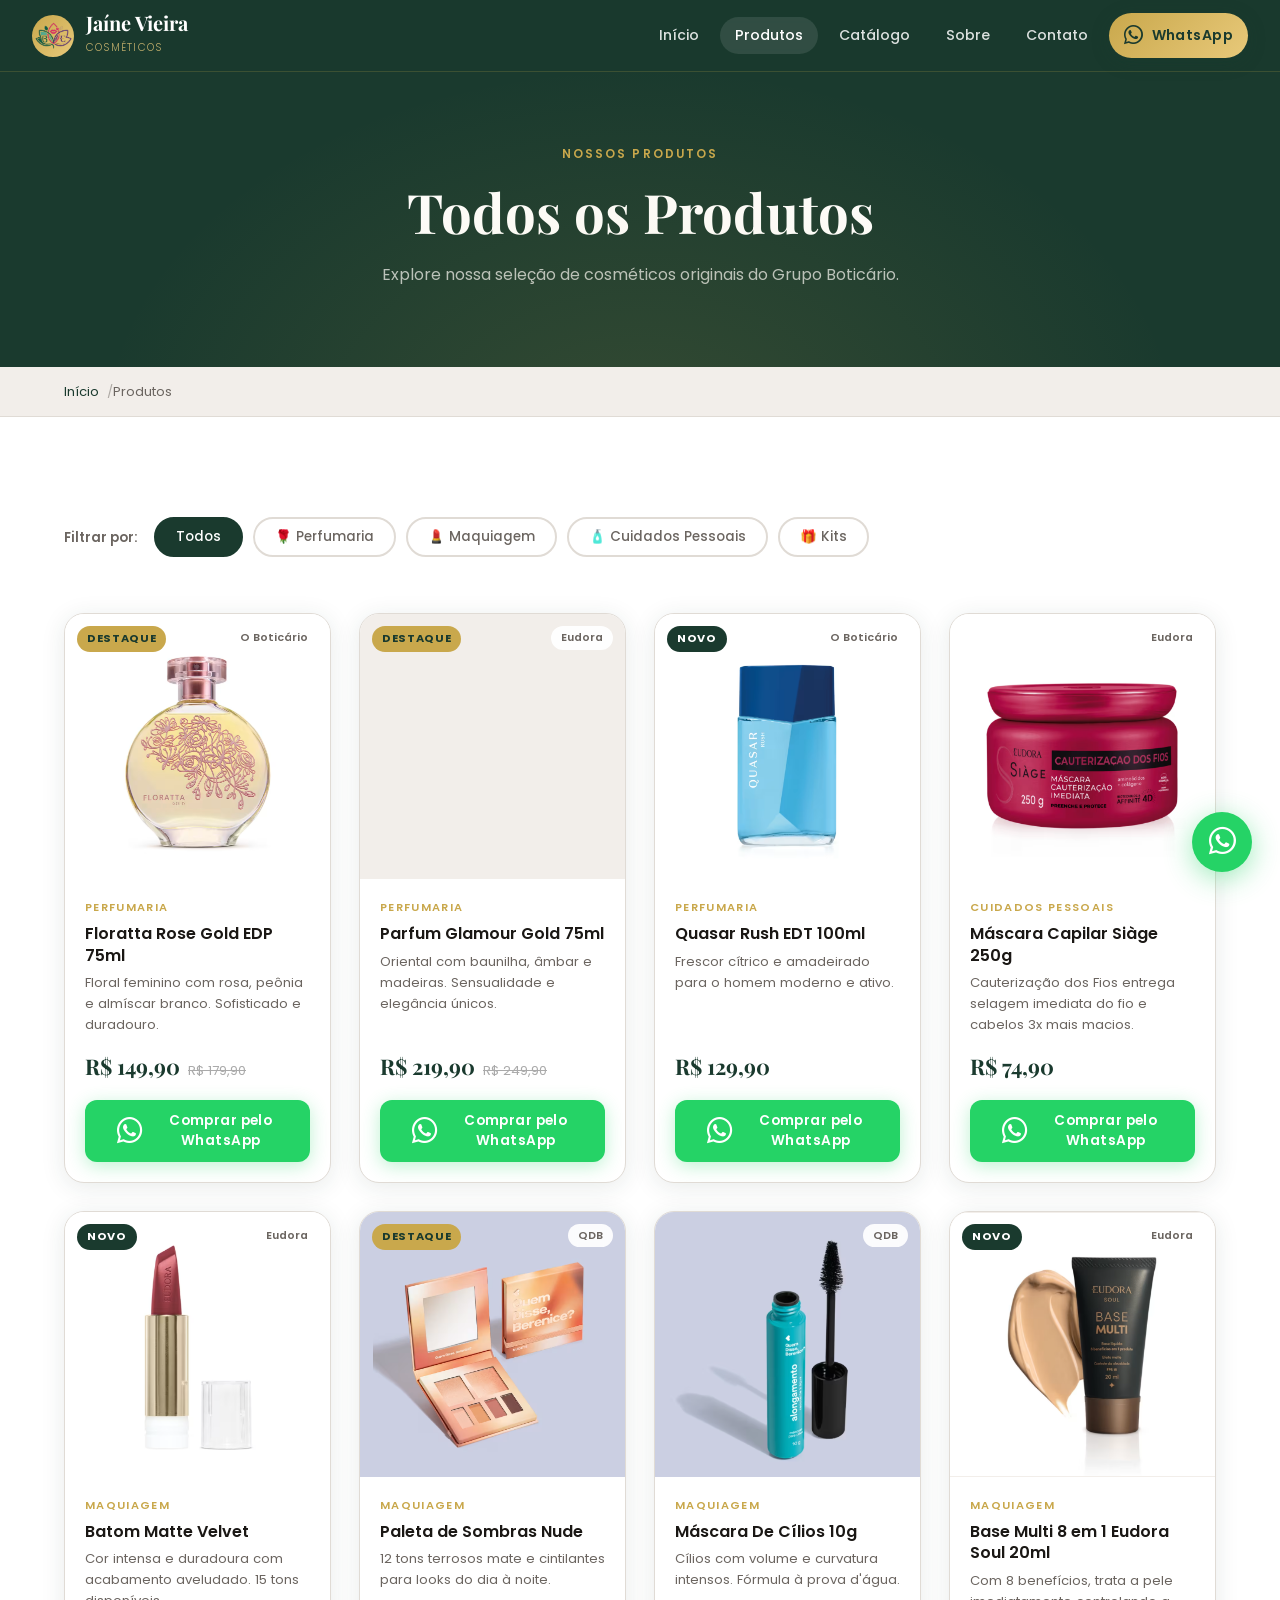
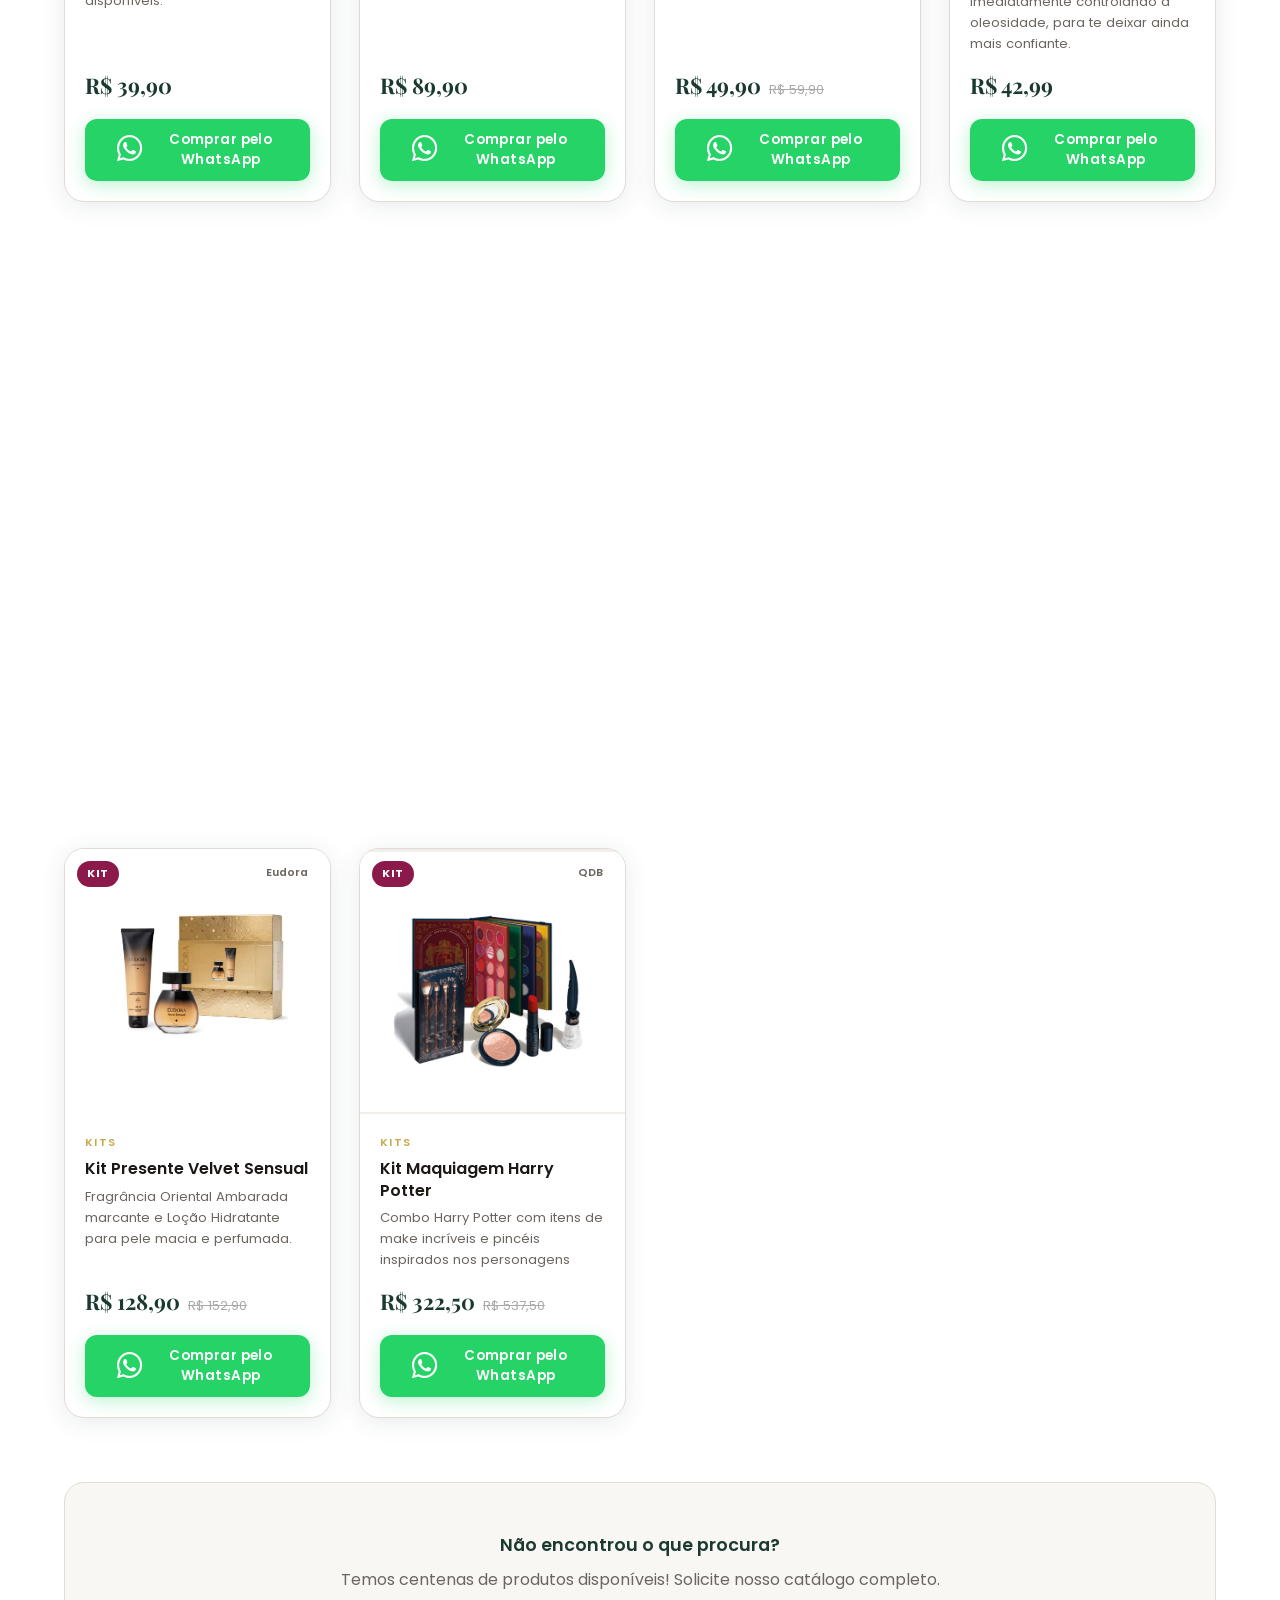
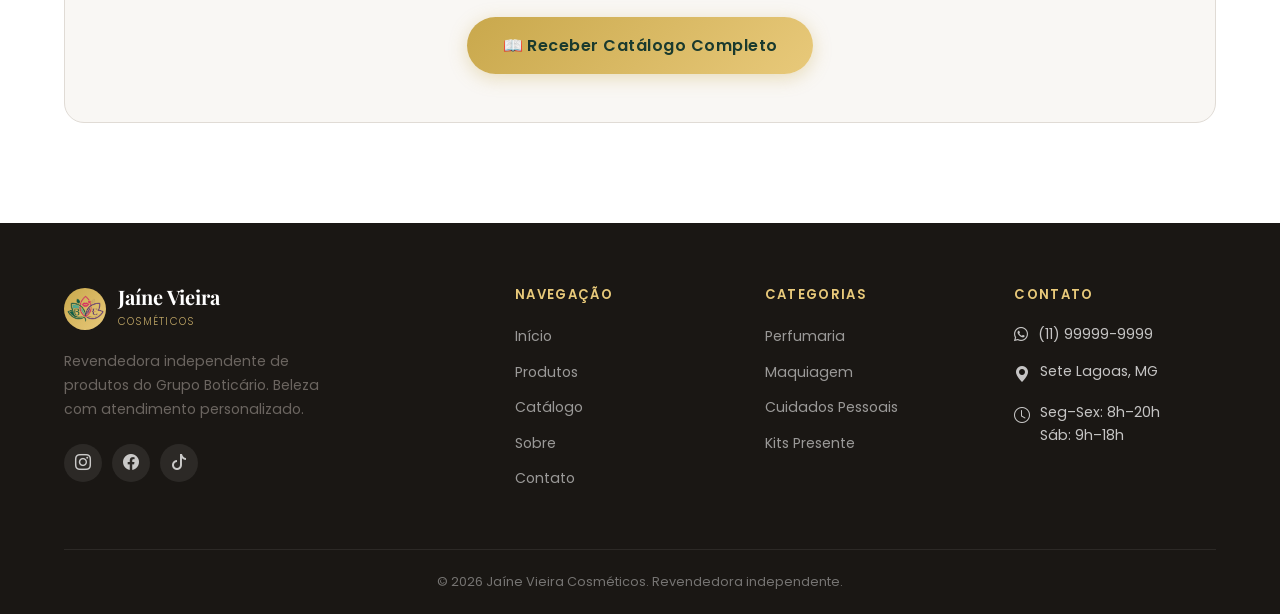
==== commit 8d4776be: "atualização pagina produtos" ====
--- a/produtos.html
+++ b/produtos.html
@@ -76,7 +76,7 @@
       <!-- PERFUMARIA -->
       <article class="produto-card reveal" data-categoria="perfumaria">
         <div class="produto-img">
-          <div class="produto-img-placeholder">🌹</div>
+          <div class="produto-img-placeholder"><img src="{css,js,img\{produtos,banners,logo}}\florata.png" alt=""></div>
           <span class="produto-badge badge-destaque">Destaque</span>
           <span class="produto-marca">O Boticário</span>
         </div>
@@ -94,7 +94,7 @@
 
       <article class="produto-card reveal" data-categoria="perfumaria">
         <div class="produto-img">
-          <div class="produto-img-placeholder">🌸</div>
+          <div class="produto-img-placeholder"><img src="{css,js,img\{produtos,banners,logo}}\glamour-gold.png" alt=""></div>
           <span class="produto-badge badge-destaque">Destaque</span>
           <span class="produto-marca">Eudora</span>
         </div>
@@ -112,7 +112,7 @@
 
       <article class="produto-card reveal" data-categoria="perfumaria">
         <div class="produto-img">
-          <div class="produto-img-placeholder">🌿</div>
+          <div class="produto-img-placeholder"><img src="{css,js,img\{produtos,banners,logo}}\quasar-rush.png" alt=""></div>
           <span class="produto-badge badge-novo">Novo</span>
           <span class="produto-marca">O Boticário</span>
         </div>
@@ -127,28 +127,28 @@
         </div>
       </article>
 
-      <article class="produto-card reveal" data-categoria="perfumaria">
-        <div class="produto-img">
-          <div class="produto-img-placeholder">💜</div>
-          <span class="produto-marca">Eudora</span>
-        </div>
-        <div class="produto-info">
-          <div class="produto-categoria">Perfumaria</div>
-          <h3>Siàge Parfum 100ml</h3>
-          <p>Floral frutado com notas de peônia, framboesa e sândalo cremoso.</p>
-          <div class="produto-preco">
-            <span class="preco-atual">R$ 189,90</span>
-          </div>
-          <button class="btn btn-whatsapp" data-produto="Siàge Parfum 100ml - Eudora"><i class="bi bi-whatsapp"></i> Comprar pelo WhatsApp</button>
+      <article class="produto-card reveal" data-categoria="cuidados">
+        <div class="produto-img">
+          <div class="produto-img-placeholder"><img src="{css,js,img\{produtos,banners,logo}}\siage-mascara.png" alt=""></div>
+          <span class="produto-marca">Eudora</span>
+        </div>
+        <div class="produto-info">
+          <div class="produto-categoria">Cuidados Pessoais</div>
+          <h3>Máscara Capilar Siàge 250g</h3>
+          <p>Cauterização dos Fios entrega selagem imediata do fio e cabelos 3x mais macios.</p>
+          <div class="produto-preco">
+            <span class="preco-atual">R$ 74,90</span>
+          </div>
+          <button class="btn btn-whatsapp" data-produto="Máscara Capilar Siàge 250g - Eudora"><i class="bi bi-whatsapp"></i> Comprar pelo WhatsApp</button>
         </div>
       </article>
 
       <!-- MAQUIAGEM -->
       <article class="produto-card reveal" data-categoria="maquiagem">
         <div class="produto-img">
-          <div class="produto-img-placeholder">💄</div>
+          <div class="produto-img-placeholder"><img src="{css,js,img\{produtos,banners,logo}}\Batom Matte Velvet.png" alt=""></div>
           <span class="produto-badge badge-novo">Novo</span>
-          <span class="produto-marca">QDB</span>
+          <span class="produto-marca">Eudora</span>
         </div>
         <div class="produto-info">
           <div class="produto-categoria">Maquiagem</div>
@@ -157,13 +157,13 @@
           <div class="produto-preco">
             <span class="preco-atual">R$ 39,90</span>
           </div>
-          <button class="btn btn-whatsapp" data-produto="Batom Matte Velvet - Quem Disse Berenice"><i class="bi bi-whatsapp"></i> Comprar pelo WhatsApp</button>
+          <button class="btn btn-whatsapp" data-produto="Batom Matte Velvet - Eudora"><i class="bi bi-whatsapp"></i> Comprar pelo WhatsApp</button>
         </div>
       </article>
 
       <article class="produto-card reveal" data-categoria="maquiagem">
         <div class="produto-img">
-          <div class="produto-img-placeholder">✨</div>
+          <div class="produto-img-placeholder"><img src="{css,js,img\{produtos,banners,logo}}\Paleta sombras nude.png" alt=""></div>
           <span class="produto-badge badge-destaque">Destaque</span>
           <span class="produto-marca">QDB</span>
         </div>
@@ -180,142 +180,142 @@
 
       <article class="produto-card reveal" data-categoria="maquiagem">
         <div class="produto-img">
-          <div class="produto-img-placeholder">👁️</div>
+          <div class="produto-img-placeholder"><img src="{css,js,img\{produtos,banners,logo}}\mascara-cilios.png" alt=""></div>
           <span class="produto-marca">QDB</span>
         </div>
         <div class="produto-info">
           <div class="produto-categoria">Maquiagem</div>
-          <h3>Máscara Volume Extremo</h3>
+          <h3>Máscara De Cílios 10g</h3>
           <p>Cílios com volume e curvatura intensos. Fórmula à prova d'água.</p>
           <div class="produto-preco">
             <span class="preco-atual">R$ 49,90</span>
             <span class="preco-de">R$ 59,90</span>
           </div>
-          <button class="btn btn-whatsapp" data-produto="Máscara Volume Extremo - Quem Disse Berenice"><i class="bi bi-whatsapp"></i> Comprar pelo WhatsApp</button>
+          <button class="btn btn-whatsapp" data-produto="Máscara De Cílios Alongamento 10g - QDB"><i class="bi bi-whatsapp"></i> Comprar pelo WhatsApp</button>
         </div>
       </article>
 
       <article class="produto-card reveal" data-categoria="maquiagem">
         <div class="produto-img">
-          <div class="produto-img-placeholder">🌟</div>
+          <div class="produto-img-placeholder"><img src="{css,js,img\{produtos,banners,logo}}\base-soul.png" alt=""></div>
           <span class="produto-badge badge-novo">Novo</span>
           <span class="produto-marca">Eudora</span>
         </div>
         <div class="produto-info">
           <div class="produto-categoria">Maquiagem</div>
-          <h3>Base Fluida Cobertura Total</h3>
-          <p>Cobertura total, acabamento natural e até 24h de durabilidade.</p>
-          <div class="produto-preco">
-            <span class="preco-atual">R$ 69,90</span>
-          </div>
-          <button class="btn btn-whatsapp" data-produto="Base Fluida Cobertura Total - Eudora"><i class="bi bi-whatsapp"></i> Comprar pelo WhatsApp</button>
+          <h3>Base Multi 8 em 1 Eudora Soul 20ml</h3>
+          <p>Com 8 benefícios, trata a pele imediatamente controlando a oleosidade, para te deixar ainda mais confiante.</p>
+          <div class="produto-preco">
+            <span class="preco-atual">R$ 42,99</span>
+          </div>
+          <button class="btn btn-whatsapp" data-produto="Base Multi 8 em 1 Eudora Soul 20ml - Eudora"><i class="bi bi-whatsapp"></i> Comprar pelo WhatsApp</button>
         </div>
       </article>
 
       <!-- CUIDADOS PESSOAIS -->
       <article class="produto-card reveal" data-categoria="cuidados">
         <div class="produto-img">
-          <div class="produto-img-placeholder">🧴</div>
+          <div class="produto-img-placeholder"><img src="{css,js,img\{produtos,banners,logo}}\oleo-siage.png" alt=""></div>
           <span class="produto-badge badge-destaque">Destaque</span>
           <span class="produto-marca">Eudora</span>
         </div>
         <div class="produto-info">
           <div class="produto-categoria">Cuidados Pessoais</div>
-          <h3>Hidratante Siage 250ml</h3>
-          <p>Hidratação profunda e nutritiva para pele sedosa por até 24h.</p>
-          <div class="produto-preco">
-            <span class="preco-atual">R$ 79,90</span>
-            <span class="preco-de">R$ 99,90</span>
-          </div>
-          <button class="btn btn-whatsapp" data-produto="Hidratante Siage 250ml - Eudora"><i class="bi bi-whatsapp"></i> Comprar pelo WhatsApp</button>
+          <h3>Óleo em Creme Siàge Nutri Acid.Complex 100ml</h3>
+          <p>Nutrição e proteção para cabelos ressecados. Controla o frizz, protege do calor e deixa os fios mais brilhantes.</p>
+          <div class="produto-preco">
+            <span class="preco-atual">R$ 54,90</span>
+            <span class="preco-de">R$ 67,99</span>
+          </div>
+          <button class="btn btn-whatsapp" data-produto="Óleo em Creme Siage Nutri Acid.Complex 100ml - Eudora"><i class="bi bi-whatsapp"></i> Comprar pelo WhatsApp</button>
         </div>
       </article>
 
       <article class="produto-card reveal" data-categoria="cuidados">
         <div class="produto-img">
-          <div class="produto-img-placeholder">🌿</div>
+          <div class="produto-img-placeholder"><img src="{css,js,img\{produtos,banners,logo}}\esfoliante.png" alt=""></div>
           <span class="produto-marca">O Boticário</span>
         </div>
         <div class="produto-info">
           <div class="produto-categoria">Cuidados Pessoais</div>
-          <h3>Esfoliante Ekos Castanha</h3>
-          <p>Esfoliação suave e hidratação intensa com extrato de castanha do Pará.</p>
-          <div class="produto-preco">
-            <span class="preco-atual">R$ 59,90</span>
-          </div>
-          <button class="btn btn-whatsapp" data-produto="Esfoliante Ekos Castanha - O Boticário"><i class="bi bi-whatsapp"></i> Comprar pelo WhatsApp</button>
+          <h3>Esfoliante Cuide-se Bem Boa Noite 200ml</h3>
+          <p>Sabonete líquido com fragrância floral musk que esfolia, renova e hidratada a sua pele em todas as noites.</p>
+          <div class="produto-preco">
+            <span class="preco-atual">R$ 49,90</span>
+          </div>
+          <button class="btn btn-whatsapp" data-produto="Esfoliante Cuide-se Bem Boa Noite 200ml - O Boticário"><i class="bi bi-whatsapp"></i> Comprar pelo WhatsApp</button>
         </div>
       </article>
 
       <article class="produto-card reveal" data-categoria="cuidados">
         <div class="produto-img">
-          <div class="produto-img-placeholder">💆</div>
+          <div class="produto-img-placeholder"><img src="{css,js,img\{produtos,banners,logo}}\sabonete-nativa-spa.png" alt=""></div>
           <span class="produto-badge badge-novo">Novo</span>
           <span class="produto-marca">O Boticário</span>
         </div>
         <div class="produto-info">
           <div class="produto-categoria">Cuidados Pessoais</div>
-          <h3>Sabonete Líquido Nativa SPA</h3>
+          <h3>Sabonete Líquido Perfumado Nativa Spa Uva Merlot 250ml</h3>
           <p>Limpeza delicada com toque de seda. Perfume que dura na pele.</p>
           <div class="produto-preco">
-            <span class="preco-atual">R$ 44,90</span>
-          </div>
-          <button class="btn btn-whatsapp" data-produto="Sabonete Líquido Nativa SPA - O Boticário"><i class="bi bi-whatsapp"></i> Comprar pelo WhatsApp</button>
+            <span class="preco-atual">R$ 58,90</span>
+          </div>
+          <button class="btn btn-whatsapp" data-produto="Sabonete Líquido Perfumado Nativa Spa Uva Merlot 250ml - O Boticário"><i class="bi bi-whatsapp"></i> Comprar pelo WhatsApp</button>
         </div>
       </article>
 
       <!-- KITS -->
       <article class="produto-card reveal" data-categoria="kits">
         <div class="produto-img">
-          <div class="produto-img-placeholder">🎁</div>
+          <div class="produto-img-placeholder"><img src="{css,js,img\{produtos,banners,logo}}\kit-deleite.png" alt=""></div>
           <span class="produto-badge badge-kit">Kit</span>
           <span class="produto-marca">O Boticário</span>
         </div>
         <div class="produto-info">
           <div class="produto-categoria">Kits</div>
-          <h3>Kit Presente Ekos Maracujá</h3>
-          <p>Sabonete, hidratante e body splash. Presente especial com embalagem luxuosa.</p>
-          <div class="produto-preco">
-            <span class="preco-atual">R$ 129,90</span>
-            <span class="preco-de">R$ 159,90</span>
-          </div>
-          <button class="btn btn-whatsapp" data-produto="Kit Presente Ekos Maracujá - O Boticário"><i class="bi bi-whatsapp"></i> Comprar pelo WhatsApp</button>
+          <h3>Kit Presente Cuide-Se Bem Deleite </h3>
+          <p>Com quatro itens da fragrância de sucesso Cuide-se Bem Deleite, para encantar com uma lembrança especial.</p>
+          <div class="produto-preco">
+            <span class="preco-atual">R$ 134,90</span>
+            <span class="preco-de">R$ 180,60</span>
+          </div>
+          <button class="btn btn-whatsapp" data-produto="Kit Presente Cuide-Se Bem Deleite - O Boticário"><i class="bi bi-whatsapp"></i> Comprar pelo WhatsApp</button>
         </div>
       </article>
 
       <article class="produto-card reveal" data-categoria="kits">
         <div class="produto-img">
-          <div class="produto-img-placeholder">💝</div>
+          <div class="produto-img-placeholder"><img src="{css,js,img\{produtos,banners,logo}}\kit-velvet.png" alt=""></div>
           <span class="produto-badge badge-kit">Kit</span>
           <span class="produto-marca">Eudora</span>
         </div>
         <div class="produto-info">
           <div class="produto-categoria">Kits</div>
-          <h3>Kit Duo Glamour Eudora</h3>
-          <p>Eau de Parfum + hidratante corporal combinados. Presente inesquecível.</p>
-          <div class="produto-preco">
-            <span class="preco-atual">R$ 249,90</span>
-            <span class="preco-de">R$ 299,90</span>
-          </div>
-          <button class="btn btn-whatsapp" data-produto="Kit Duo Glamour - Eudora"><i class="bi bi-whatsapp"></i> Comprar pelo WhatsApp</button>
+          <h3>Kit Presente Velvet Sensual</h3>
+          <p>Fragrância Oriental Ambarada marcante e Loção Hidratante para pele macia e perfumada.</p>
+          <div class="produto-preco">
+            <span class="preco-atual">R$ 128,90</span>
+            <span class="preco-de">R$ 152,90</span>
+          </div>
+          <button class="btn btn-whatsapp" data-produto="Kit Presente Velvet Sensual - Eudora"><i class="bi bi-whatsapp"></i> Comprar pelo WhatsApp</button>
         </div>
       </article>
 
       <article class="produto-card reveal" data-categoria="kits">
         <div class="produto-img">
-          <div class="produto-img-placeholder">🌈</div>
+          <div class="produto-img-placeholder"><img src="{css,js,img\{produtos,banners,logo}}\kit-maquiagem.png" alt=""></div>
           <span class="produto-badge badge-kit">Kit</span>
           <span class="produto-marca">QDB</span>
         </div>
         <div class="produto-info">
           <div class="produto-categoria">Kits</div>
-          <h3>Kit Maquiagem Essencial QDB</h3>
-          <p>Batom, máscara e base. Tudo que você precisa para um look completo.</p>
-          <div class="produto-preco">
-            <span class="preco-atual">R$ 149,90</span>
-            <span class="preco-de">R$ 189,90</span>
-          </div>
-          <button class="btn btn-whatsapp" data-produto="Kit Maquiagem Essencial - Quem Disse Berenice"><i class="bi bi-whatsapp"></i> Comprar pelo WhatsApp</button>
+          <h3>Kit Maquiagem Harry Potter</h3>
+          <p>Combo Harry Potter com itens de make incríveis e pincéis inspirados nos personagens</p>
+          <div class="produto-preco">
+            <span class="preco-atual">R$ 322,50</span>
+            <span class="preco-de">R$ 537,50</span>
+          </div>
+          <button class="btn btn-whatsapp" data-produto="Kit Maquiagem Harry Potter - QDB"><i class="bi bi-whatsapp"></i> Comprar pelo WhatsApp</button>
         </div>
       </article>
 
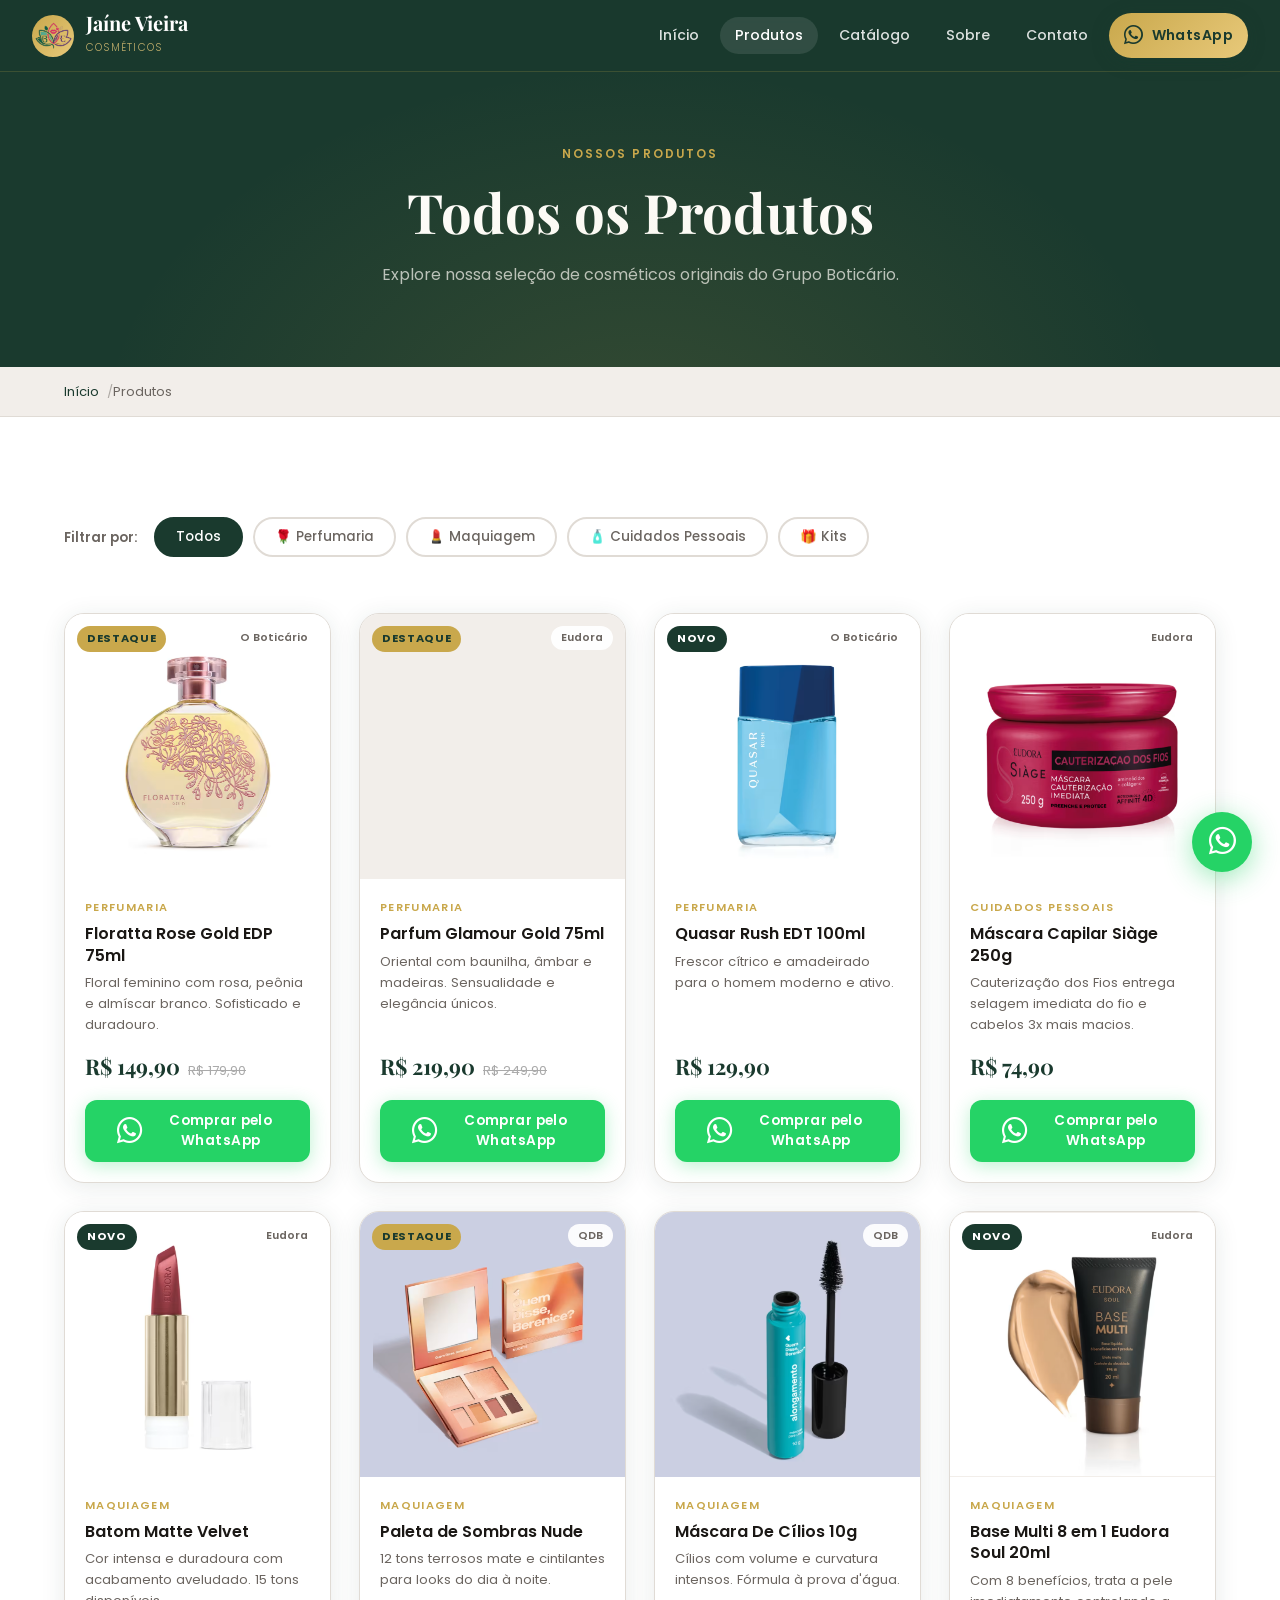
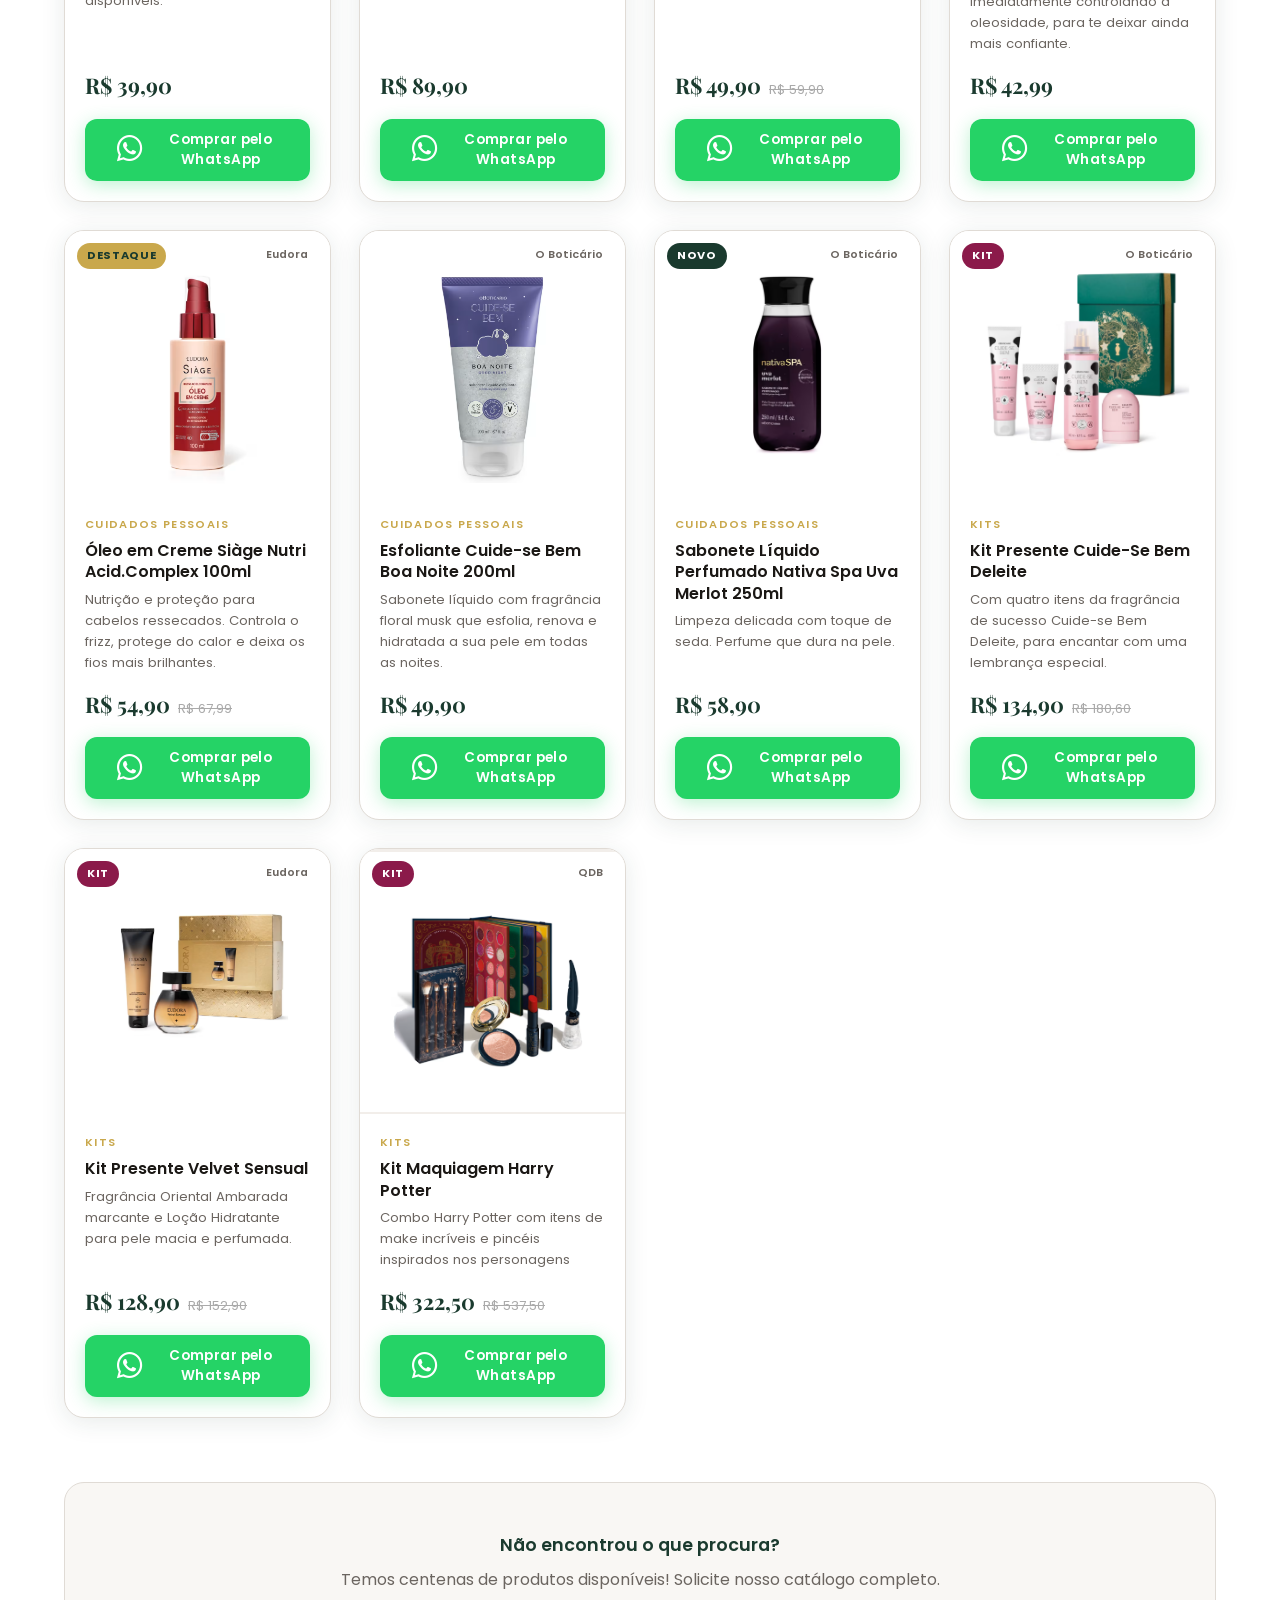
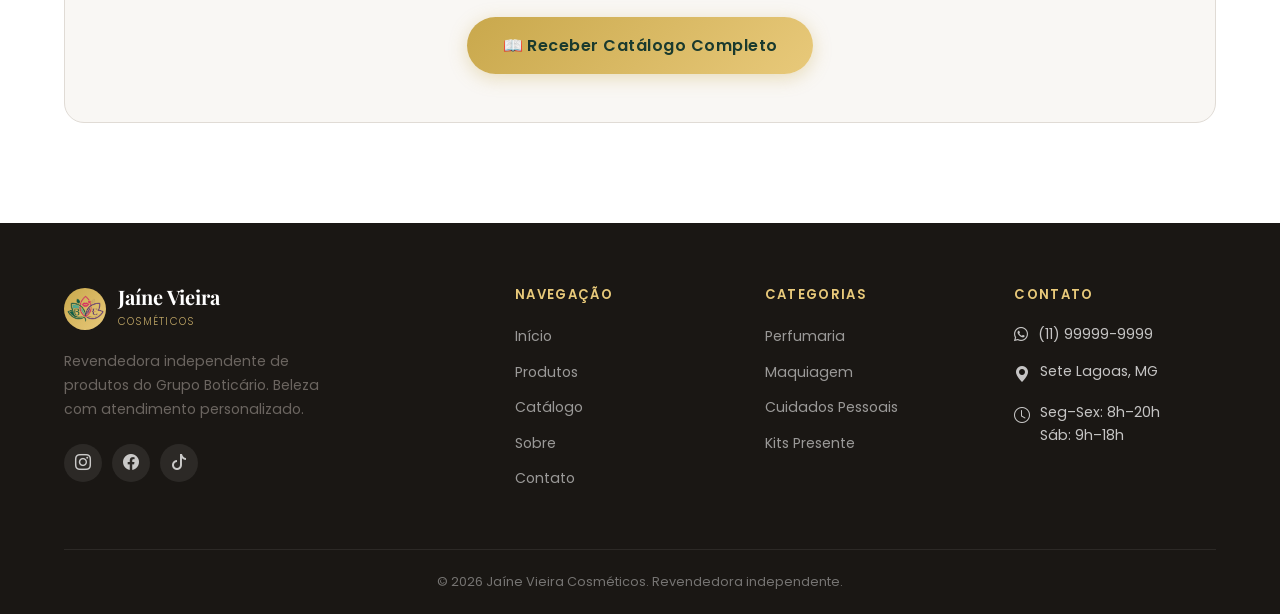
==== commit c825e644: "atualização fotos" ====
--- a/produtos.html
+++ b/produtos.html
@@ -94,7 +94,7 @@
 
       <article class="produto-card reveal" data-categoria="perfumaria">
         <div class="produto-img">
-          <div class="produto-img-placeholder"><img src="{css,js,img\{produtos,banners,logo}}\glamour-gold.png" alt=""></div>
+          <div class="produto-img-placeholder"><img src="{css,js,img/{produtos,banners,logo}}/glamour-gold.png" alt=""></div>
           <span class="produto-badge badge-destaque">Destaque</span>
           <span class="produto-marca">Eudora</span>
         </div>
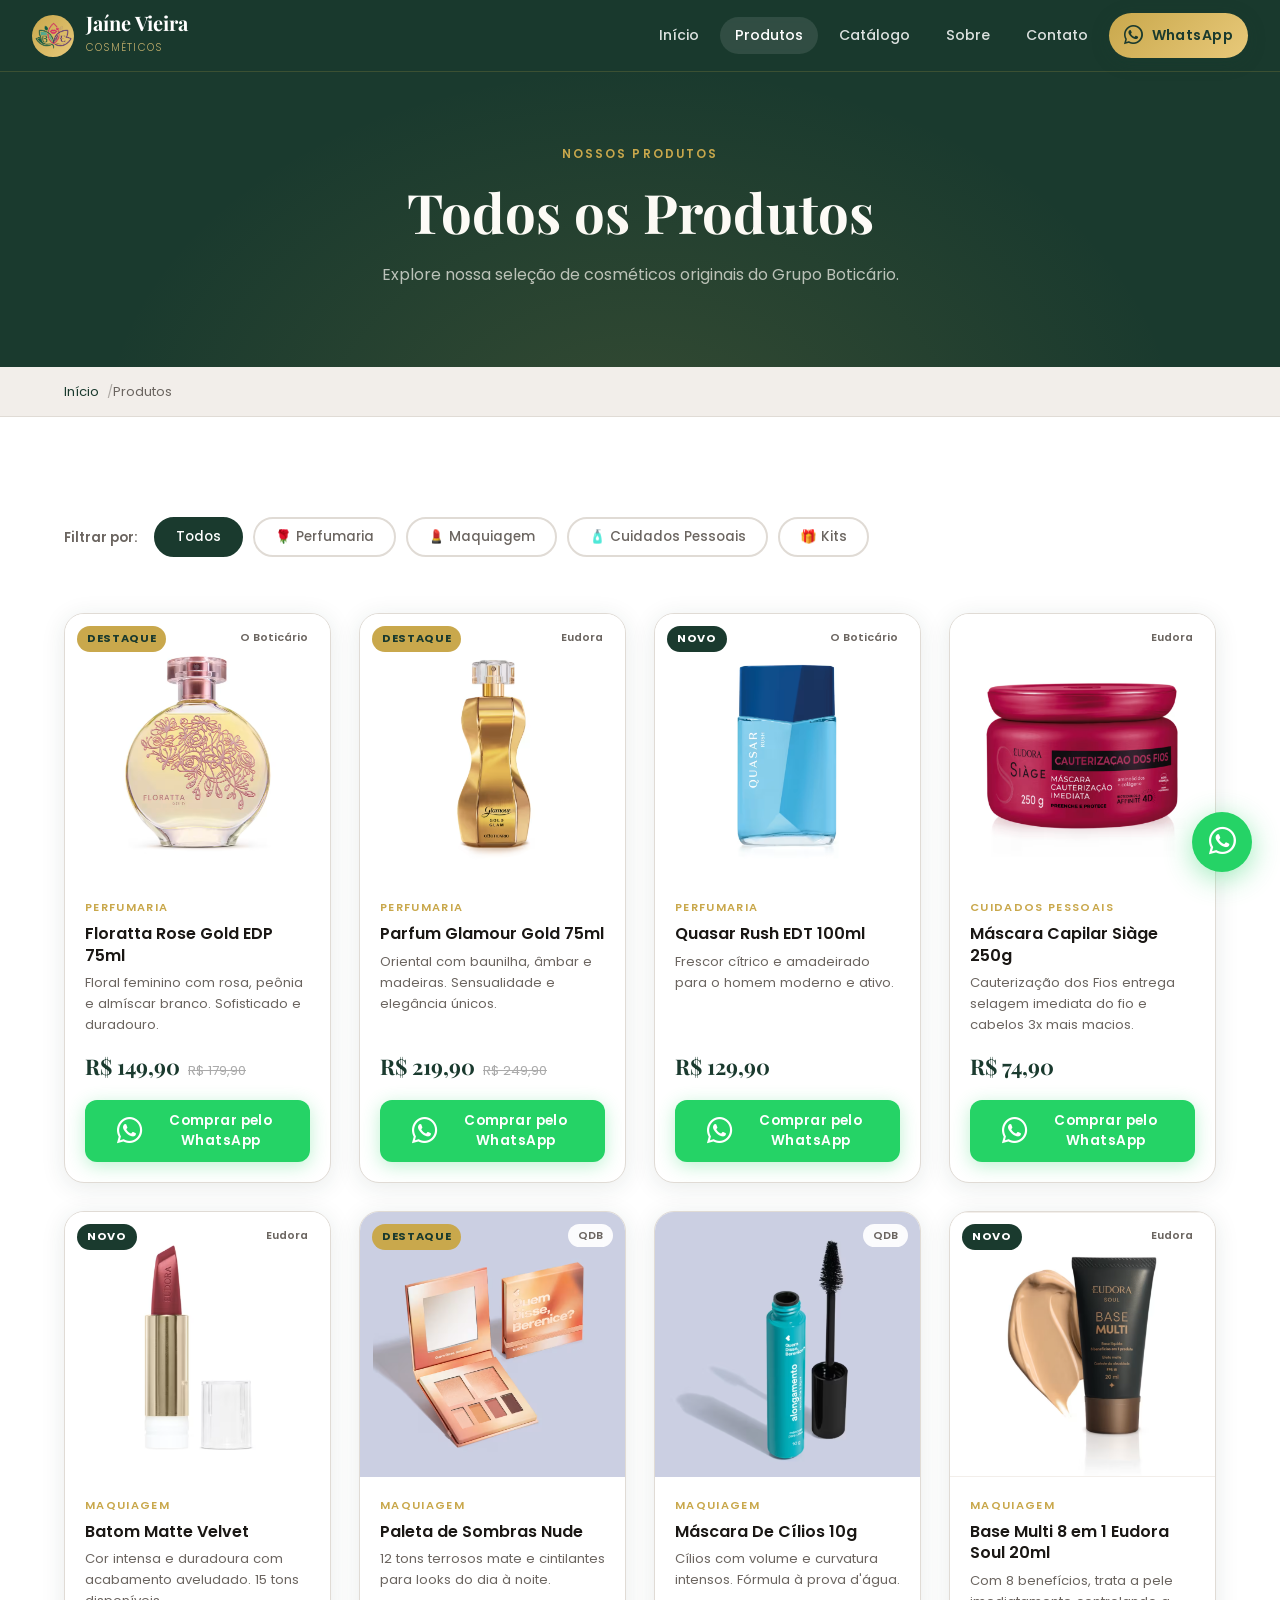
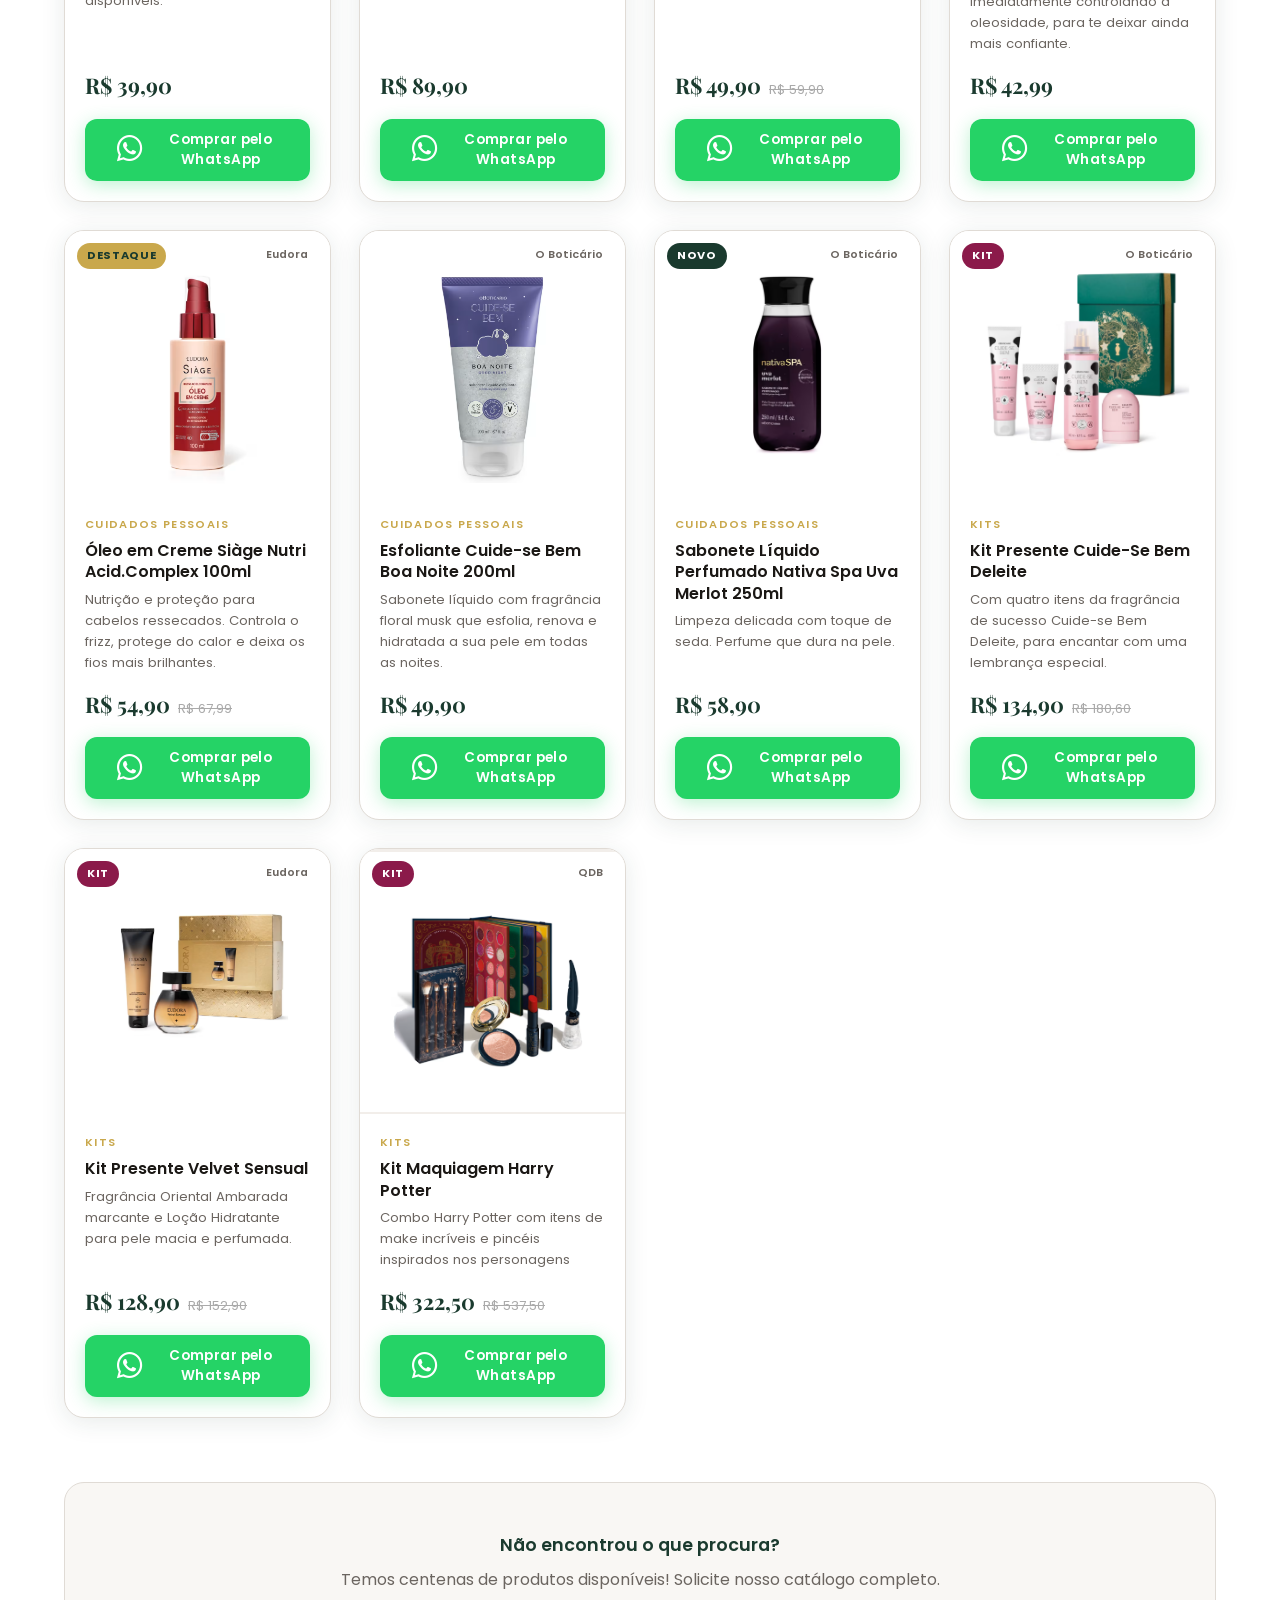
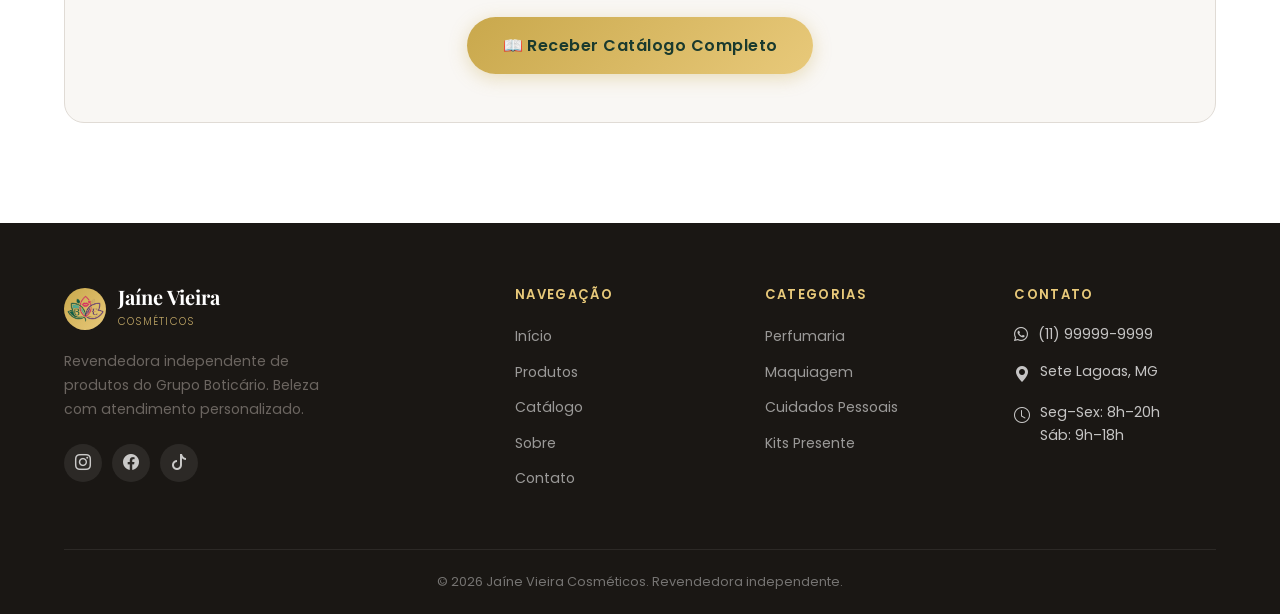
==== commit 30100a2e: "update images" ====
--- a/produtos.html
+++ b/produtos.html
@@ -94,7 +94,7 @@
 
       <article class="produto-card reveal" data-categoria="perfumaria">
         <div class="produto-img">
-          <div class="produto-img-placeholder"><img src="{css,js,img/{produtos,banners,logo}}/glamour-gold.png" alt=""></div>
+          <div class="produto-img-placeholder"><img src="{css,js,img\{produtos,banners,logo}}\Glamour-gold.png" alt=""></div>
           <span class="produto-badge badge-destaque">Destaque</span>
           <span class="produto-marca">Eudora</span>
         </div>
